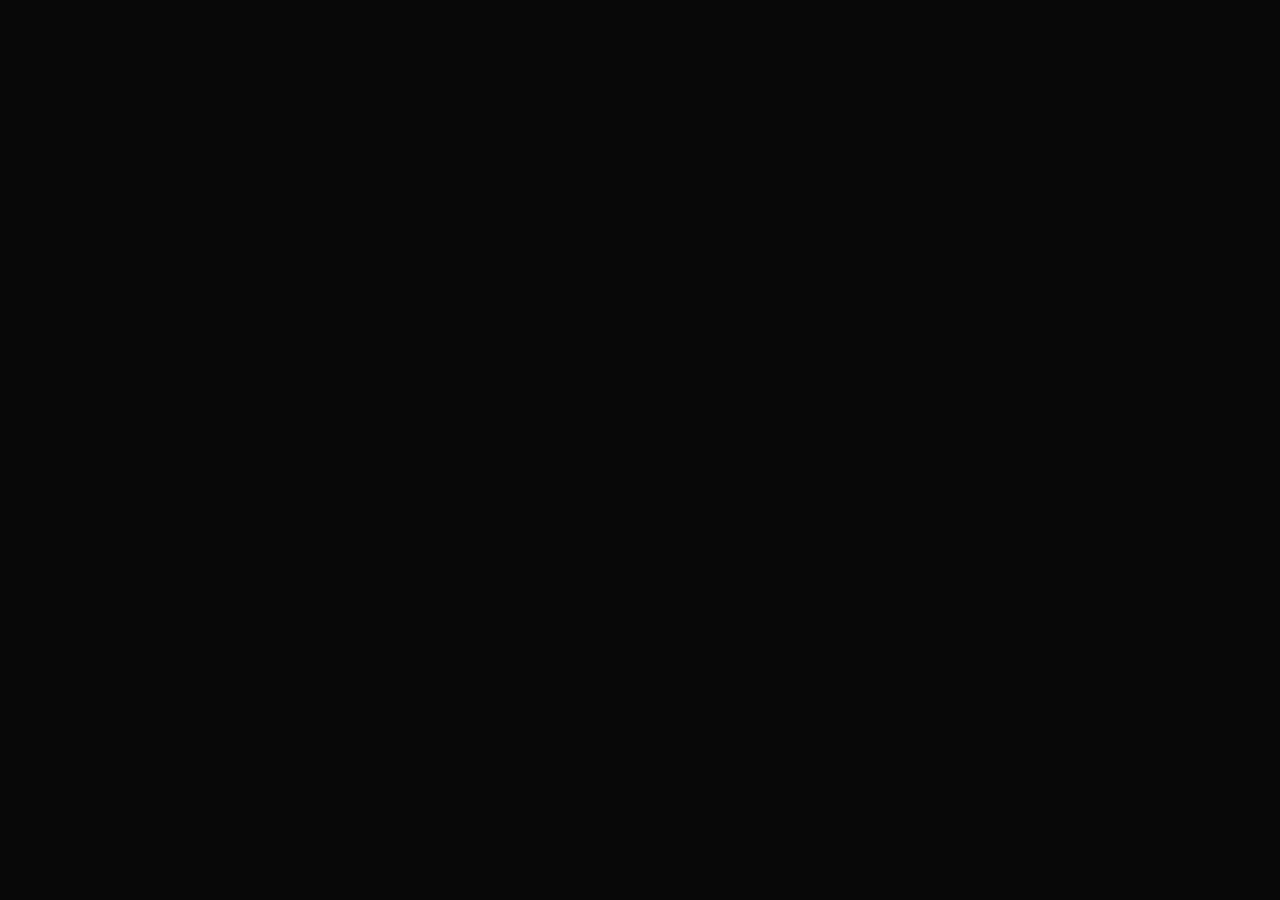
==== index.html @ 436277a4 "Upload HTML file" ====
<!DOCTYPE html>
<html lang="cs">
<head>
  <meta charset="UTF-8"/>
  <meta name="viewport" content="width=device-width, initial-scale=1.0"/>
  <title>Prodáme vaši nemovitost rychle a za správnou cenu</title>
  <link href="https://fonts.googleapis.com/css2?family=Syne:wght@400;500;600;700;800&family=DM+Sans:ital,wght@0,300;0,400;0,500;1,300&family=Cormorant+Garamond:wght@300;400;500;600;700&display=swap" rel="stylesheet"/>
  <style>
    *, *::before, *::after { box-sizing: border-box; margin: 0; padding: 0; }

:root {
  --bg: #080808;
  --surface: #111111;
  --surface2: #1A1A1A;
  --border: rgba(255,255,255,0.07);
  --accent: #00E87A;
  --accent2: #00C868;
  --text: #F2F2F0;
  --muted: rgba(242,242,240,0.45);
  --green: #00E87A;
  --red: #FF5C5C;
  --radius: 12px;
}

html { scroll-behavior: smooth; }

body {
  font-family: 'DM Sans', sans-serif;
  background: var(--bg);
  color: var(--text);
  overflow-x: hidden;
  line-height: 1.6;
}

/* ── NAV ── */
nav {
  position: fixed; top: 0; left: 0; right: 0; z-index: 100;
  display: flex; align-items: center; justify-content: space-between;
  padding: 1.1rem 3rem;
  background: rgba(8,8,8,0.88);
  backdrop-filter: blur(20px);
  border-bottom: 1px solid var(--border);
}
.nav-logo {
  font-family: 'Syne', sans-serif;
  font-size: 1rem; font-weight: 700;
  color: var(--text); letter-spacing: 0.03em;
}
.nav-logo span { color: var(--accent); }
.nav-right { display: flex; align-items: center; gap: 1.5rem; }
.nav-link { font-size: 0.82rem; color: var(--muted); text-decoration: none; transition: color 0.2s; }
.nav-link:hover { color: var(--text); }
.nav-cta {
  background: var(--accent); color: #080808;
  padding: 0.6rem 1.4rem; border-radius: 6px;
  font-size: 0.82rem; font-weight: 600;
  text-decoration: none; transition: all 0.2s;
  letter-spacing: 0.02em;
}
.nav-cta:hover { background: #00C868; transform: translateY(-1px); }

/* ── HERO ── */
.hero {
  min-height: 100vh;
  display: flex; flex-direction: column; justify-content: center;
  padding: 10rem 3rem 5rem;
  position: relative; overflow: hidden;
}
.hero-bg {
  position: absolute; inset: 0; z-index: 0;
  background:
    radial-gradient(ellipse 60% 50% at 70% 40%, rgba(0,232,122,0.06) 0%, transparent 70%),
    radial-gradient(ellipse 40% 40% at 20% 80%, rgba(0,232,122,0.03) 0%, transparent 70%);
}
.hero-grid {
  position: absolute; inset: 0; z-index: 0; opacity: 0.03;
  background-image: linear-gradient(rgba(255,255,255,0.04) 1px, transparent 1px), linear-gradient(90deg, rgba(255,255,255,0.04) 1px, transparent 1px);
  background-size: 60px 60px;
}
.hero-inner { position: relative; z-index: 1; max-width: 800px; }
.hero-badge {
  display: inline-flex; align-items: center; gap: 0.5rem;
  background: rgba(0,232,122,0.08); border: 1px solid rgba(0,232,122,0.25);
  border-radius: 100px; padding: 0.4rem 1rem;
  font-size: 0.75rem; font-weight: 500; letter-spacing: 0.06em;
  color: var(--accent); text-transform: uppercase;
  margin-bottom: 2rem;
  animation: fadeUp 0.5s ease both;
}
.badge-dot { width: 6px; height: 6px; background: var(--green); border-radius: 50%; animation: pulse 2s infinite; }
@keyframes pulse { 0%,100%{opacity:1;transform:scale(1)} 50%{opacity:0.5;transform:scale(1.3)} }
.hero h1 {
  font-family: 'Cormorant Garamond', serif;
  font-size: clamp(3.2rem, 7vw, 6rem);
  font-weight: 600; line-height: 1.15;
  letter-spacing: 0.01em;
  margin-bottom: 1.75rem;
  animation: fadeUp 0.5s 0.1s ease both;
}
.hero h1 .line2 { color: var(--accent); }
.hero-sub {
  font-size: 1.1rem; color: var(--muted); font-weight: 300;
  max-width: 560px; line-height: 1.75; margin-bottom: 2.5rem;
  animation: fadeUp 0.5s 0.2s ease both;
}
.hero-sub strong { color: var(--text); font-weight: 500; }
.hero-actions {
  display: flex; gap: 1rem; flex-wrap: wrap; align-items: center;
  margin-bottom: 3rem;
  animation: fadeUp 0.5s 0.3s ease both;
}
.btn-gold {
  background: var(--accent); color: #080808;
  padding: 1rem 2rem; border-radius: 8px;
  font-size: 0.95rem; font-weight: 600;
  text-decoration: none; transition: all 0.2s;
  display: inline-flex; align-items: center; gap: 0.5rem;
}
.btn-gold:hover { background: #00C868; transform: translateY(-2px); box-shadow: 0 8px 24px rgba(0,232,122,0.35); }
.btn-ghost {
  border: 1.5px solid rgba(255,255,255,0.15); color: var(--muted);
  padding: 1rem 2rem; border-radius: 8px;
  font-size: 0.95rem; font-weight: 400;
  text-decoration: none; transition: all 0.2s;
}
.btn-ghost:hover { border-color: var(--accent); color: var(--accent); }
.hero-trust {
  display: flex; gap: 2rem; flex-wrap: wrap;
  animation: fadeUp 0.5s 0.4s ease both;
}
.trust-item { display: flex; align-items: center; gap: 0.5rem; font-size: 0.82rem; color: var(--muted); }
.trust-icon { color: var(--green); font-size: 0.9rem; }

/* ── URGENCY BAR ── */
.urgency-bar {
  background: linear-gradient(90deg, rgba(0,232,122,0.06), rgba(0,232,122,0.03));
  border-top: 1px solid rgba(0,232,122,0.15);
  border-bottom: 1px solid rgba(0,232,122,0.15);
  padding: 1rem 3rem;
  display: flex; align-items: center; justify-content: center; gap: 2rem;
  flex-wrap: wrap; text-align: center;
}
.urgency-item { font-size: 0.82rem; color: var(--muted); }
.urgency-item strong { color: var(--accent); font-size: 1.2rem; display: block; font-family: 'Syne', sans-serif; font-weight: 700; }

/* ── SECTION BASE ── */
section { padding: 6rem 3rem; }
.section-label {
  font-size: 0.68rem; font-weight: 600; letter-spacing: 0.14em;
  text-transform: uppercase; color: var(--accent); margin-bottom: 1rem;
}
.section-title {
  font-family: 'Syne', sans-serif;
  font-size: clamp(1.8rem, 3.5vw, 2.8rem);
  font-weight: 700; line-height: 1.1;
  letter-spacing: -0.02em; margin-bottom: 1.25rem;
}
.section-lead { font-size: 1rem; color: var(--muted); line-height: 1.75; max-width: 520px; }
.container { max-width: 1100px; margin: 0 auto; }

/* ── WHAT IS HOMESTAGING ── */
.what { background: var(--surface); }
.what-grid { display: grid; grid-template-columns: 1fr 1fr; gap: 5rem; align-items: center; }
.what-visual {
  background: #1A1A1A; border: 1px solid rgba(255,255,255,0.08); border-radius: var(--radius);
  padding: 2.5rem; position: relative; overflow: hidden;
}
.what-visual::before {
  content: '';
  position: absolute; top: -40px; right: -40px;
  width: 150px; height: 150px;
  background: radial-gradient(circle, rgba(0,232,122,0.12), transparent 70%);
}
.myth-item {
  display: flex; align-items: flex-start; gap: 1rem;
  padding: 1rem 0; border-bottom: 1px solid var(--border);
}
.myth-item:last-child { border-bottom: none; }
.myth-icon { font-size: 1.1rem; flex-shrink: 0; margin-top: 1px; }
.myth-text strong { display: block; font-size: 0.88rem; font-weight: 500; margin-bottom: 2px; }
.myth-text span { font-size: 0.8rem; color: var(--muted); line-height: 1.5; }
.what-points { display: flex; flex-direction: column; gap: 1.5rem; margin-top: 2rem; }
.what-point { display: flex; gap: 1rem; align-items: flex-start; }
.what-num {
  font-family: 'Syne', sans-serif; font-size: 0.7rem; font-weight: 700;
  color: var(--accent); background: rgba(0,232,122,0.08);
  border: 1px solid rgba(0,232,122,0.2);
  width: 28px; height: 28px; border-radius: 6px;
  display: flex; align-items: center; justify-content: center;
  flex-shrink: 0; margin-top: 1px;
}
.what-point-text strong { display: block; font-size: 0.9rem; font-weight: 500; margin-bottom: 3px; }
.what-point-text span { font-size: 0.83rem; color: var(--muted); line-height: 1.55; }

/* ── HOW WE SELL ── */
.how { background: var(--bg); }
.how-intro { display: grid; grid-template-columns: 1fr 1fr; gap: 4rem; align-items: end; margin-b...
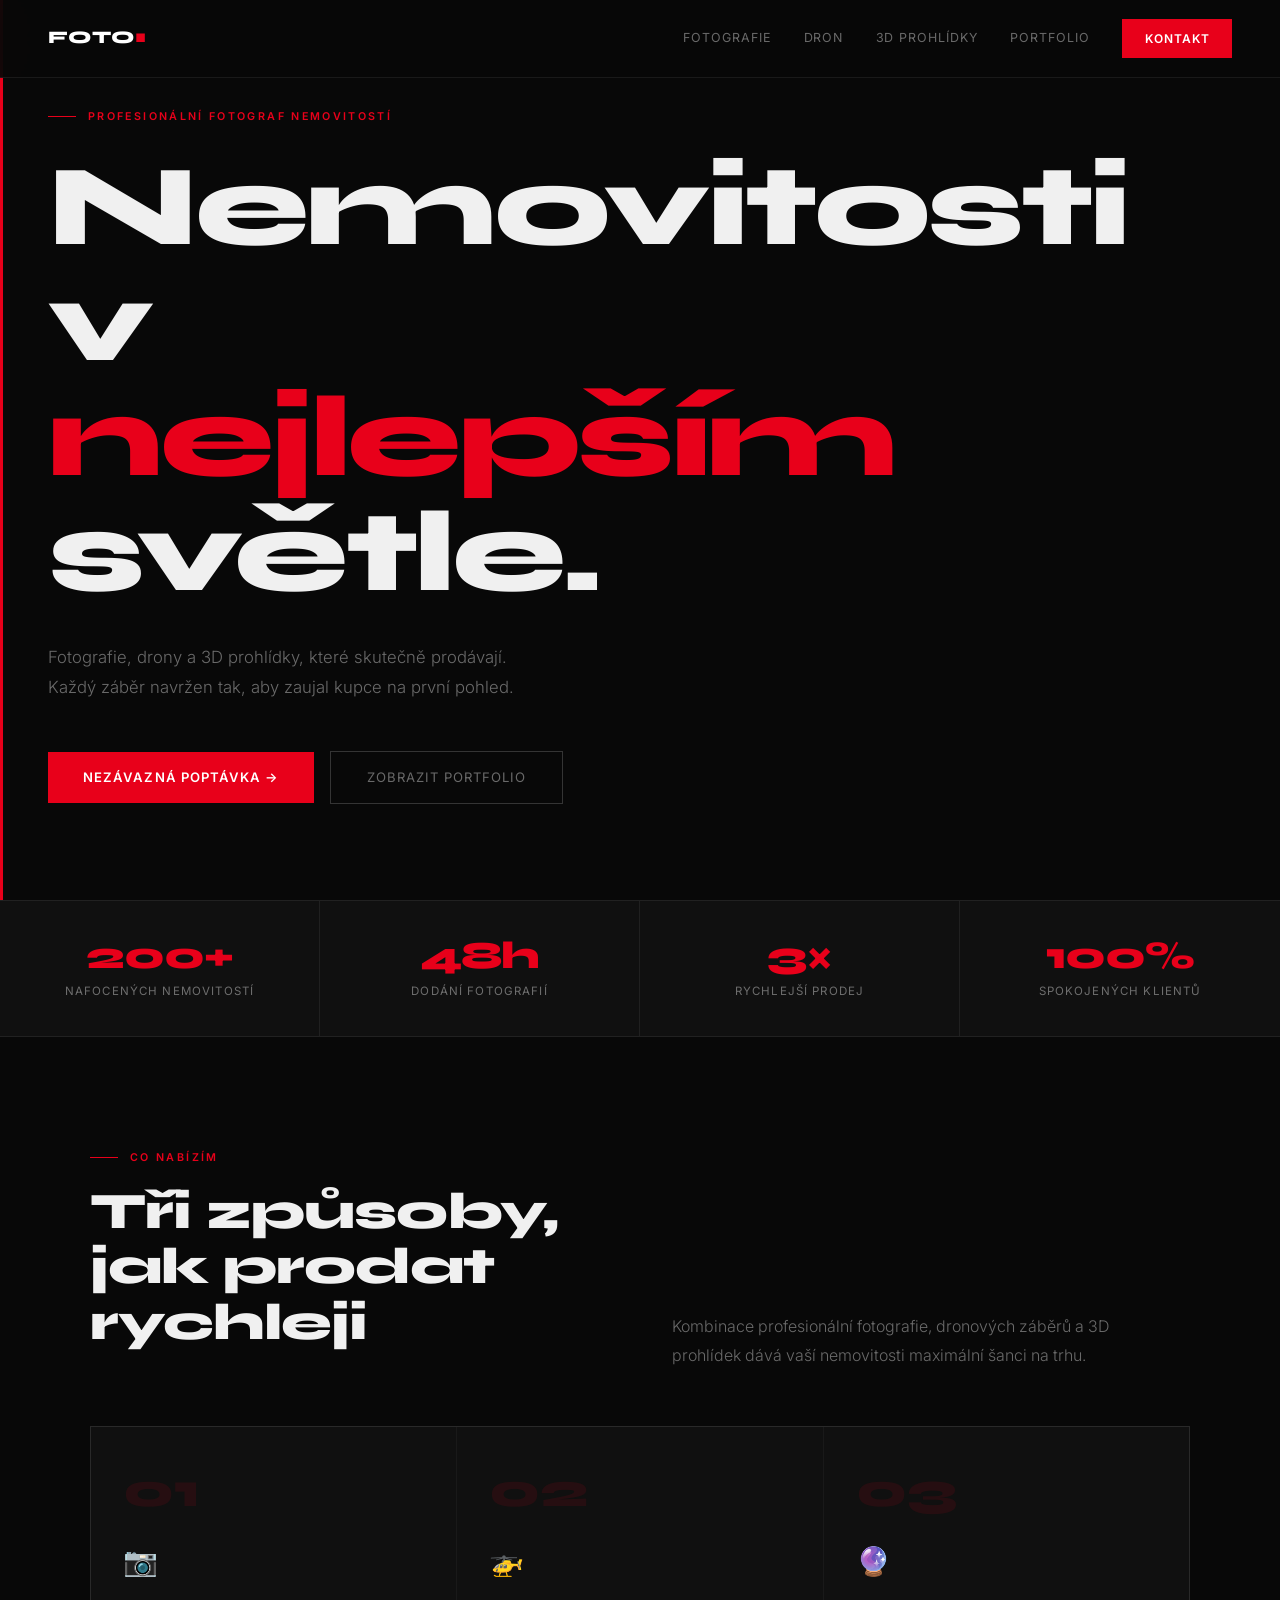
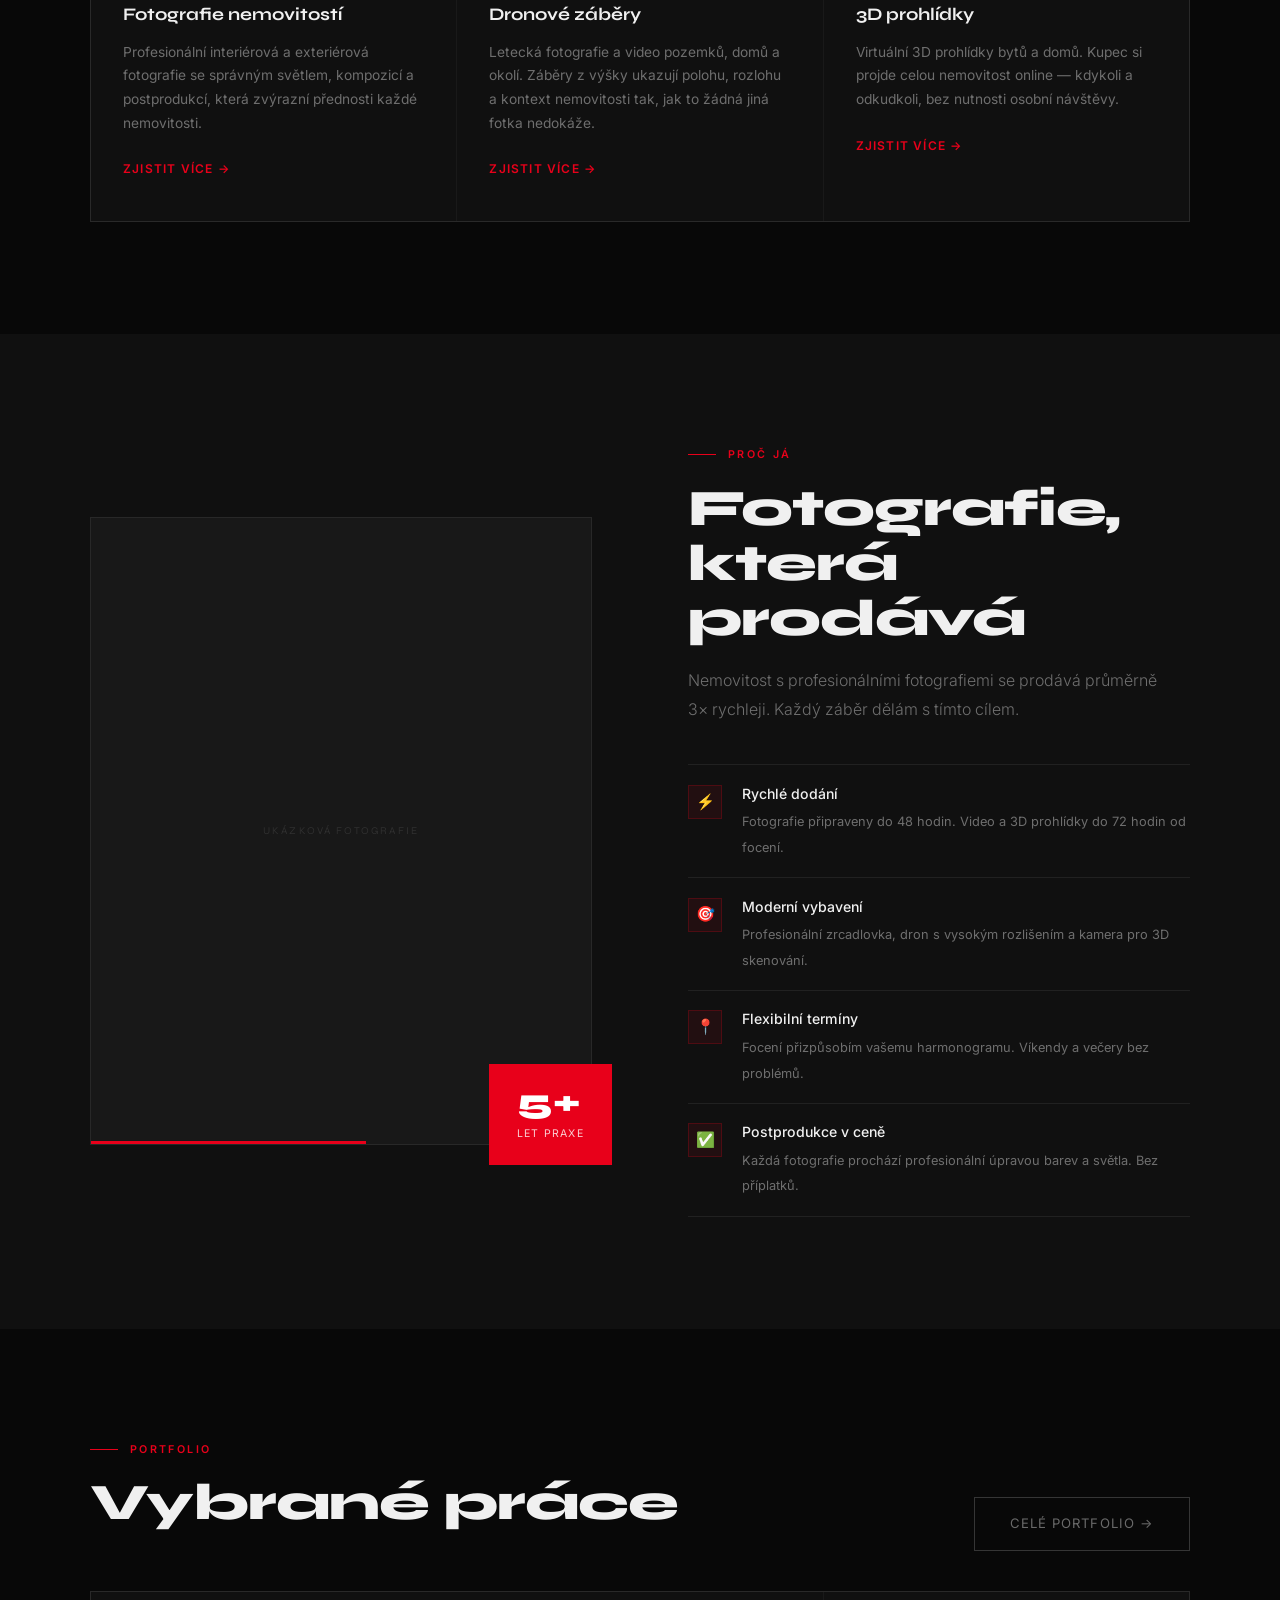
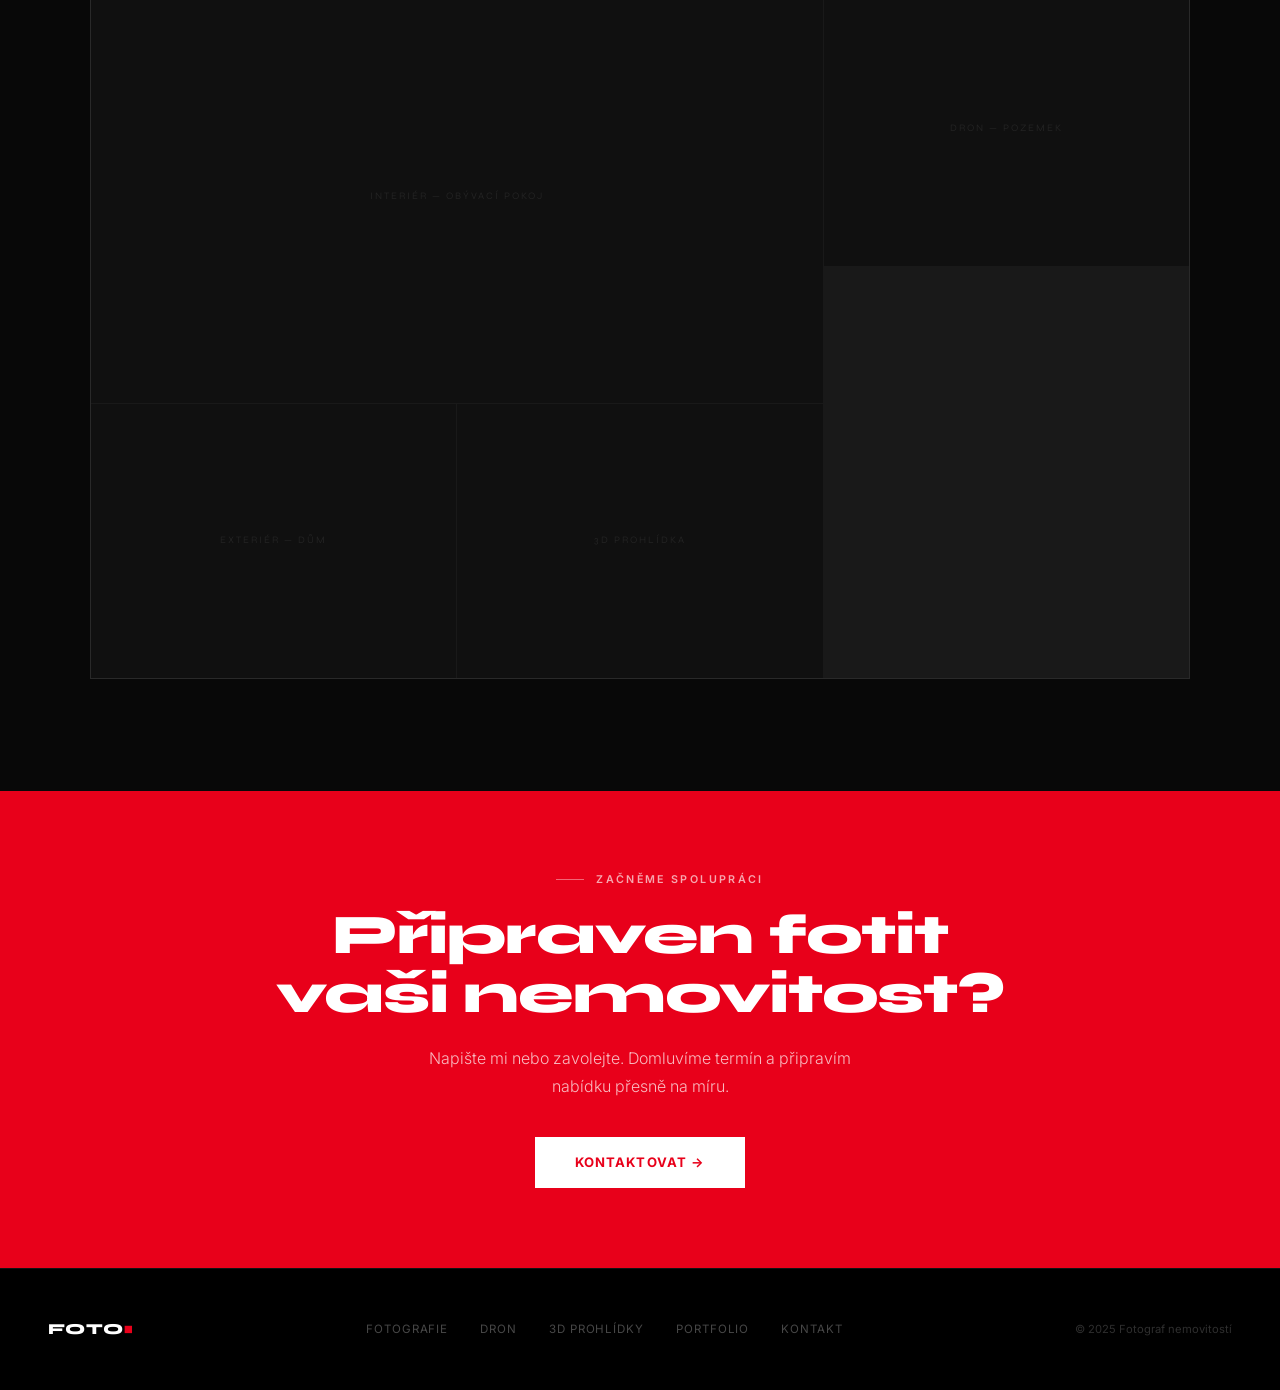
==== commit 8428c06a: "Add complete multi-page website for real estate photographer Black/red/white modern design with 6 pa" ====
--- a/index.html
+++ b/index.html
@@ -3,195 +3,417 @@
 <head>
   <meta charset="UTF-8"/>
   <meta name="viewport" content="width=device-width, initial-scale=1.0"/>
-  <title>Prodáme vaši nemovitost rychle a za správnou cenu</title>
-  <link href="https://fonts.googleapis.com/css2?family=Syne:wght@400;500;600;700;800&family=DM+Sans:ital,wght@0,300;0,400;0,500;1,300&family=Cormorant+Garamond:wght@300;400;500;600;700&display=swap" rel="stylesheet"/>
+  <title>Fotograf nemovitostí — Fotografie, Dron, 3D prohlídky</title>
+  <link href="https://fonts.googleapis.com/css2?family=Syne:wght@400;600;700;800&family=Inter:wght@300;400;500;600&display=swap" rel="stylesheet"/>
+  <link rel="stylesheet" href="style.css"/>
   <style>
-    *, *::before, *::after { box-sizing: border-box; margin: 0; padding: 0; }
-
-:root {
-  --bg: #080808;
-  --surface: #111111;
-  --surface2: #1A1A1A;
-  --border: rgba(255,255,255,0.07);
-  --accent: #00E87A;
-  --accent2: #00C868;
-  --text: #F2F2F0;
-  --muted: rgba(242,242,240,0.45);
-  --green: #00E87A;
-  --red: #FF5C5C;
-  --radius: 12px;
-}
-
-html { scroll-behavior: smooth; }
-
-body {
-  font-family: 'DM Sans', sans-serif;
-  background: var(--bg);
-  color: var(--text);
-  overflow-x: hidden;
-  line-height: 1.6;
-}
-
-/* ── NAV ── */
-nav {
-  position: fixed; top: 0; left: 0; right: 0; z-index: 100;
-  display: flex; align-items: center; justify-content: space-between;
-  padding: 1.1rem 3rem;
-  background: rgba(8,8,8,0.88);
-  backdrop-filter: blur(20px);
-  border-bottom: 1px solid var(--border);
-}
-.nav-logo {
-  font-family: 'Syne', sans-serif;
-  font-size: 1rem; font-weight: 700;
-  color: var(--text); letter-spacing: 0.03em;
-}
-.nav-logo span { color: var(--accent); }
-.nav-right { display: flex; align-items: center; gap: 1.5rem; }
-.nav-link { font-size: 0.82rem; color: var(--muted); text-decoration: none; transition: color 0.2s; }
-.nav-link:hover { color: var(--text); }
-.nav-cta {
-  background: var(--accent); color: #080808;
-  padding: 0.6rem 1.4rem; border-radius: 6px;
-  font-size: 0.82rem; font-weight: 600;
-  text-decoration: none; transition: all 0.2s;
-  letter-spacing: 0.02em;
-}
-.nav-cta:hover { background: #00C868; transform: translateY(-1px); }
-
-/* ── HERO ── */
-.hero {
-  min-height: 100vh;
-  display: flex; flex-direction: column; justify-content: center;
-  padding: 10rem 3rem 5rem;
-  position: relative; overflow: hidden;
-}
-.hero-bg {
-  position: absolute; inset: 0; z-index: 0;
-  background:
-    radial-gradient(ellipse 60% 50% at 70% 40%, rgba(0,232,122,0.06) 0%, transparent 70%),
-    radial-gradient(ellipse 40% 40% at 20% 80%, rgba(0,232,122,0.03) 0%, transparent 70%);
-}
-.hero-grid {
-  position: absolute; inset: 0; z-index: 0; opacity: 0.03;
-  background-image: linear-gradient(rgba(255,255,255,0.04) 1px, transparent 1px), linear-gradient(90deg, rgba(255,255,255,0.04) 1px, transparent 1px);
-  background-size: 60px 60px;
-}
-.hero-inner { position: relative; z-index: 1; max-width: 800px; }
-.hero-badge {
-  display: inline-flex; align-items: center; gap: 0.5rem;
-  background: rgba(0,232,122,0.08); border: 1px solid rgba(0,232,122,0.25);
-  border-radius: 100px; padding: 0.4rem 1rem;
-  font-size: 0.75rem; font-weight: 500; letter-spacing: 0.06em;
-  color: var(--accent); text-transform: uppercase;
-  margin-bottom: 2rem;
-  animation: fadeUp 0.5s ease both;
-}
-.badge-dot { width: 6px; height: 6px; background: var(--green); border-radius: 50%; animation: pulse 2s infinite; }
-@keyframes pulse { 0%,100%{opacity:1;transform:scale(1)} 50%{opacity:0.5;transform:scale(1.3)} }
-.hero h1 {
-  font-family: 'Cormorant Garamond', serif;
-  font-size: clamp(3.2rem, 7vw, 6rem);
-  font-weight: 600; line-height: 1.15;
-  letter-spacing: 0.01em;
-  margin-bottom: 1.75rem;
-  animation: fadeUp 0.5s 0.1s ease both;
-}
-.hero h1 .line2 { color: var(--accent); }
-.hero-sub {
-  font-size: 1.1rem; color: var(--muted); font-weight: 300;
-  max-width: 560px; line-height: 1.75; margin-bottom: 2.5rem;
-  animation: fadeUp 0.5s 0.2s ease both;
-}
-.hero-sub strong { color: var(--text); font-weight: 500; }
-.hero-actions {
-  display: flex; gap: 1rem; flex-wrap: wrap; align-items: center;
-  margin-bottom: 3rem;
-  animation: fadeUp 0.5s 0.3s ease both;
-}
-.btn-gold {
-  background: var(--accent); color: #080808;
-  padding: 1rem 2rem; border-radius: 8px;
-  font-size: 0.95rem; font-weight: 600;
-  text-decoration: none; transition: all 0.2s;
-  display: inline-flex; align-items: center; gap: 0.5rem;
-}
-.btn-gold:hover { background: #00C868; transform: translateY(-2px); box-shadow: 0 8px 24px rgba(0,232,122,0.35); }
-.btn-ghost {
-  border: 1.5px solid rgba(255,255,255,0.15); color: var(--muted);
-  padding: 1rem 2rem; border-radius: 8px;
-  font-size: 0.95rem; font-weight: 400;
-  text-decoration: none; transition: all 0.2s;
-}
-.btn-ghost:hover { border-color: var(--accent); color: var(--accent); }
-.hero-trust {
-  display: flex; gap: 2rem; flex-wrap: wrap;
-  animation: fadeUp 0.5s 0.4s ease both;
-}
-.trust-item { display: flex; align-items: center; gap: 0.5rem; font-size: 0.82rem; color: var(--muted); }
-.trust-icon { color: var(--green); font-size: 0.9rem; }
-
-/* ── URGENCY BAR ── */
-.urgency-bar {
-  background: linear-gradient(90deg, rgba(0,232,122,0.06), rgba(0,232,122,0.03));
-  border-top: 1px solid rgba(0,232,122,0.15);
-  border-bottom: 1px solid rgba(0,232,122,0.15);
-  padding: 1rem 3rem;
-  display: flex; align-items: center; justify-content: center; gap: 2rem;
-  flex-wrap: wrap; text-align: center;
-}
-.urgency-item { font-size: 0.82rem; color: var(--muted); }
-.urgency-item strong { color: var(--accent); font-size: 1.2rem; display: block; font-family: 'Syne', sans-serif; font-weight: 700; }
-
-/* ── SECTION BASE ── */
-section { padding: 6rem 3rem; }
-.section-label {
-  font-size: 0.68rem; font-weight: 600; letter-spacing: 0.14em;
-  text-transform: uppercase; color: var(--accent); margin-bottom: 1rem;
-}
-.section-title {
-  font-family: 'Syne', sans-serif;
-  font-size: clamp(1.8rem, 3.5vw, 2.8rem);
-  font-weight: 700; line-height: 1.1;
-  letter-spacing: -0.02em; margin-bottom: 1.25rem;
-}
-.section-lead { font-size: 1rem; color: var(--muted); line-height: 1.75; max-width: 520px; }
-.container { max-width: 1100px; margin: 0 auto; }
-
-/* ── WHAT IS HOMESTAGING ── */
-.what { background: var(--surface); }
-.what-grid { display: grid; grid-template-columns: 1fr 1fr; gap: 5rem; align-items: center; }
-.what-visual {
-  background: #1A1A1A; border: 1px solid rgba(255,255,255,0.08); border-radius: var(--radius);
-  padding: 2.5rem; position: relative; overflow: hidden;
-}
-.what-visual::before {
-  content: '';
-  position: absolute; top: -40px; right: -40px;
-  width: 150px; height: 150px;
-  background: radial-gradient(circle, rgba(0,232,122,0.12), transparent 70%);
-}
-.myth-item {
-  display: flex; align-items: flex-start; gap: 1rem;
-  padding: 1rem 0; border-bottom: 1px solid var(--border);
-}
-.myth-item:last-child { border-bottom: none; }
-.myth-icon { font-size: 1.1rem; flex-shrink: 0; margin-top: 1px; }
-.myth-text strong { display: block; font-size: 0.88rem; font-weight: 500; margin-bottom: 2px; }
-.myth-text span { font-size: 0.8rem; color: var(--muted); line-height: 1.5; }
-.what-points { display: flex; flex-direction: column; gap: 1.5rem; margin-top: 2rem; }
-.what-point { display: flex; gap: 1rem; align-items: flex-start; }
-.what-num {
-  font-family: 'Syne', sans-serif; font-size: 0.7rem; font-weight: 700;
-  color: var(--accent); background: rgba(0,232,122,0.08);
-  border: 1px solid rgba(0,232,122,0.2);
-  width: 28px; height: 28px; border-radius: 6px;
-  display: flex; align-items: center; justify-content: center;
-  flex-shrink: 0; margin-top: 1px;
-}
-.what-point-text strong { display: block; font-size: 0.9rem; font-weight: 500; margin-bottom: 3px; }
-.what-point-text span { font-size: 0.83rem; color: var(--muted); line-height: 1.55; }
-
-/* ── HOW WE SELL ── */
-.how { background: var(--bg); }
-.how-intro { display: grid; grid-template-columns: 1fr 1fr; gap: 4rem; align-items: end; margin-b...+    /* ── HERO ── */
+    .hero {
+      min-height: 100vh;
+      display: flex; flex-direction: column; justify-content: flex-end;
+      padding: 0 3rem 6rem;
+      position: relative; overflow: hidden;
+      background: var(--bg);
+    }
+    .hero-line {
+      position: absolute; left: 0; top: 0; bottom: 0;
+      width: 3px; background: var(--red);
+    }
+    .hero-inner { position: relative; z-index: 1; max-width: 880px; }
+    .hero-label {
+      font-size: 0.67rem; font-weight: 600; letter-spacing: 0.22em;
+      text-transform: uppercase; color: var(--red);
+      margin-bottom: 1.5rem;
+      display: flex; align-items: center; gap: 0.75rem;
+    }
+    .hero-label::before {
+      content: ''; display: block;
+      width: 28px; height: 1px; background: var(--red);
+    }
+    .hero h1 {
+      font-family: 'Syne', sans-serif;
+      font-size: clamp(3.5rem, 9vw, 7.5rem);
+      font-weight: 800; line-height: 1.0;
+      letter-spacing: -0.03em; margin-bottom: 2rem;
+    }
+    .hero h1 .accent { color: var(--red); }
+    .hero-sub {
+      font-size: 1.05rem; color: var(--muted); font-weight: 300;
+      max-width: 500px; line-height: 1.8; margin-bottom: 3rem;
+    }
+    .hero-actions { display: flex; gap: 1rem; flex-wrap: wrap; align-items: center; }
+    .hero-inner > * {
+      animation: fadeUp 0.6s ease both;
+    }
+    .hero-inner > *:nth-child(1) { animation-delay: 0.05s; }
+    .hero-inner > *:nth-child(2) { animation-delay: 0.15s; }
+    .hero-inner > *:nth-child(3) { animation-delay: 0.28s; }
+    .hero-inner > *:nth-child(4) { animation-delay: 0.42s; }
+
+    /* ── STATS ── */
+    .stats {
+      background: var(--surface);
+      border-top: 1px solid var(--border);
+      border-bottom: 1px solid var(--border);
+      display: grid; grid-template-columns: repeat(4, 1fr);
+    }
+    .stat-item {
+      padding: 2.25rem 2rem; text-align: center;
+      border-right: 1px solid var(--border);
+    }
+    .stat-item:last-child { border-right: none; }
+    .stat-num {
+      font-family: 'Syne', sans-serif;
+      font-size: 2.4rem; font-weight: 800;
+      color: var(--red); display: block; letter-spacing: -0.03em;
+      line-height: 1;
+    }
+    .stat-label {
+      font-size: 0.72rem; color: var(--muted);
+      letter-spacing: 0.1em; text-transform: uppercase;
+      margin-top: 0.4rem; display: block;
+    }
+
+    /* ── SERVICES ── */
+    .services { background: var(--bg); }
+    .services-intro {
+      display: grid; grid-template-columns: 1fr 1fr;
+      gap: 4rem; align-items: end; margin-bottom: 3.5rem;
+    }
+    .services-grid {
+      display: grid; grid-template-columns: repeat(3, 1fr);
+      border: 1px solid var(--border);
+      gap: 1px; background: var(--border);
+    }
+    .service-card {
+      background: var(--surface);
+      padding: 2.5rem 2rem;
+      transition: background 0.25s;
+      position: relative; overflow: hidden;
+    }
+    .service-card::after {
+      content: ''; position: absolute;
+      top: 0; left: 0; right: 0; height: 2px;
+      background: var(--red);
+      transform: scaleX(0); transform-origin: left;
+      transition: transform 0.3s;
+    }
+    .service-card:hover { background: var(--surface2); }
+    .service-card:hover::after { transform: scaleX(1); }
+    .service-num {
+      font-family: 'Syne', sans-serif; font-size: 3rem; font-weight: 800;
+      color: rgba(232,0,26,0.1); line-height: 1; margin-bottom: 1.5rem;
+      display: block;
+    }
+    .service-icon { font-size: 1.75rem; display: block; margin-bottom: 1.1rem; }
+    .service-title {
+      font-family: 'Syne', sans-serif;
+      font-size: 1.1rem; font-weight: 700; margin-bottom: 0.7rem;
+    }
+    .service-desc { font-size: 0.86rem; color: var(--muted); line-height: 1.72; }
+    .service-link {
+      display: inline-flex; align-items: center; gap: 0.5rem;
+      margin-top: 1.5rem; font-size: 0.75rem;
+      color: var(--red); text-decoration: none;
+      letter-spacing: 0.1em; text-transform: uppercase; font-weight: 600;
+      transition: gap 0.2s;
+    }
+    .service-link:hover { gap: 0.85rem; }
+
+    /* ── WHY ── */
+    .why { background: var(--surface); }
+    .why-grid {
+      display: grid; grid-template-columns: 1fr 1fr;
+      gap: 6rem; align-items: center;
+    }
+    .why-img {
+      background: var(--surface2);
+      border: 1px solid var(--border);
+      aspect-ratio: 4/5;
+      position: relative;
+      display: flex; align-items: center; justify-content: center;
+    }
+    .why-img-ph {
+      font-family: 'Syne', sans-serif; font-size: 0.65rem;
+      letter-spacing: 0.2em; text-transform: uppercase;
+      color: rgba(255,255,255,0.1);
+    }
+    .why-img::after {
+      content: '';
+      position: absolute; bottom: 0; left: 0;
+      width: 55%; height: 3px; background: var(--red);
+    }
+    .why-badge {
+      position: absolute; bottom: -1.25rem; right: -1.25rem;
+      background: var(--red); padding: 1.25rem 1.75rem;
+    }
+    .why-badge strong {
+      display: block; font-family: 'Syne', sans-serif;
+      font-size: 2.2rem; font-weight: 800; color: white; line-height: 1;
+    }
+    .why-badge span {
+      font-size: 0.66rem; color: rgba(255,255,255,0.8);
+      letter-spacing: 0.12em; text-transform: uppercase;
+    }
+    .why-points { display: flex; flex-direction: column; margin-top: 2.5rem; }
+    .why-point {
+      display: flex; gap: 1.25rem; align-items: flex-start;
+      padding: 1.1rem 0; border-bottom: 1px solid var(--border);
+    }
+    .why-point:first-child { border-top: 1px solid var(--border); }
+    .why-icon {
+      width: 34px; height: 34px; flex-shrink: 0;
+      background: rgba(232,0,26,0.08); border: 1px solid rgba(232,0,26,0.22);
+      display: flex; align-items: center; justify-content: center;
+      font-size: 0.95rem; margin-top: 2px;
+    }
+    .why-point strong { display: block; font-size: 0.88rem; font-weight: 500; margin-bottom: 3px; }
+    .why-point span { font-size: 0.8rem; color: var(--muted); line-height: 1.6; }
+
+    /* ── PORTFOLIO PREVIEW ── */
+    .portfolio-preview { background: var(--bg); }
+    .pp-header {
+      display: flex; align-items: flex-end; justify-content: space-between;
+      flex-wrap: wrap; gap: 1rem; margin-bottom: 2.5rem;
+    }
+    .pp-grid {
+      display: grid;
+      grid-template-columns: repeat(3, 1fr);
+      grid-template-rows: auto auto;
+      gap: 1px; background: var(--border);
+      border: 1px solid var(--border);
+    }
+    .pp-item {
+      background: var(--surface);
+      aspect-ratio: 4/3;
+      position: relative; overflow: hidden;
+      display: flex; align-items: center; justify-content: center;
+      cursor: pointer;
+    }
+    .pp-item:first-child { grid-column: span 2; aspect-ratio: 16/9; }
+    .pp-ph {
+      font-family: 'Syne', sans-serif; font-size: 0.62rem;
+      letter-spacing: 0.2em; text-transform: uppercase;
+      color: rgba(255,255,255,0.08);
+    }
+    .pp-overlay {
+      position: absolute; inset: 0;
+      background: rgba(232,0,26,0);
+      display: flex; align-items: flex-end; padding: 1.25rem;
+      transition: background 0.3s;
+    }
+    .pp-item:hover .pp-overlay { background: rgba(232,0,26,0.18); }
+    .pp-label {
+      font-family: 'Syne', sans-serif; font-size: 0.68rem;
+      letter-spacing: 0.12em; text-transform: uppercase;
+      color: white; font-weight: 600;
+      opacity: 0; transition: opacity 0.3s; transform: translateY(6px);
+      transition: opacity 0.3s, transform 0.3s;
+    }
+    .pp-item:hover .pp-label { opacity: 1; transform: translateY(0); }
+
+    @media (max-width: 768px) {
+      .hero { padding: 0 1.25rem 4rem; }
+      .stats { grid-template-columns: repeat(2, 1fr); }
+      .stat-item { border-right: none; border-bottom: 1px solid var(--border); }
+      .stat-item:nth-child(odd) { border-right: 1px solid var(--border); }
+      .services-intro { grid-template-columns: 1fr; gap: 1.5rem; }
+      .services-grid { grid-template-columns: 1fr; }
+      .why-grid { grid-template-columns: 1fr; gap: 3rem; }
+      .why-img { aspect-ratio: 3/2; }
+      .pp-grid { grid-template-columns: 1fr; }
+      .pp-item:first-child { grid-column: span 1; aspect-ratio: 4/3; }
+    }
+  </style>
+</head>
+<body>
+
+  <nav>
+    <a href="index.html" class="nav-logo">FOTO<span>■</span></a>
+    <div class="nav-links">
+      <a href="fotografie.html" class="nav-link">Fotografie</a>
+      <a href="dron.html" class="nav-link">Dron</a>
+      <a href="3d-prohlidky.html" class="nav-link">3D prohlídky</a>
+      <a href="portfolio.html" class="nav-link">Portfolio</a>
+      <a href="kontakt.html" class="nav-cta">Kontakt</a>
+    </div>
+  </nav>
+
+  <!-- HERO -->
+  <section class="hero">
+    <div class="hero-line"></div>
+    <div class="hero-inner">
+      <div class="hero-label">Profesionální fotograf nemovitostí</div>
+      <h1>Nemovitosti<br>v <span class="accent">nejlepším</span><br>světle.</h1>
+      <p class="hero-sub">Fotografie, drony a 3D prohlídky, které skutečně prodávají. Každý záběr navržen tak, aby zaujal kupce na první pohled.</p>
+      <div class="hero-actions">
+        <a href="kontakt.html" class="btn-red">Nezávazná poptávka →</a>
+        <a href="portfolio.html" class="btn-outline">Zobrazit portfolio</a>
+      </div>
+    </div>
+  </section>
+
+  <!-- STATS -->
+  <div class="stats">
+    <div class="stat-item">
+      <span class="stat-num">200+</span>
+      <span class="stat-label">Nafocených nemovitostí</span>
+    </div>
+    <div class="stat-item">
+      <span class="stat-num">48h</span>
+      <span class="stat-label">Dodání fotografií</span>
+    </div>
+    <div class="stat-item">
+      <span class="stat-num">3×</span>
+      <span class="stat-label">Rychlejší prodej</span>
+    </div>
+    <div class="stat-item">
+      <span class="stat-num">100%</span>
+      <span class="stat-label">Spokojených klientů</span>
+    </div>
+  </div>
+
+  <!-- SERVICES -->
+  <section class="services">
+    <div class="container">
+      <div class="services-intro">
+        <div>
+          <div class="section-label">Co nabízím</div>
+          <h2 class="section-title">Tři způsoby,<br>jak prodat rychleji</h2>
+        </div>
+        <p class="section-lead">Kombinace profesionální fotografie, dronových záběrů a 3D prohlídek dává vaší nemovitosti maximální šanci na trhu.</p>
+      </div>
+      <div class="services-grid">
+        <div class="service-card">
+          <span class="service-num">01</span>
+          <span class="service-icon">📷</span>
+          <div class="service-title">Fotografie nemovitostí</div>
+          <p class="service-desc">Profesionální interiérová a exteriérová fotografie se správným světlem, kompozicí a postprodukcí, která zvýrazní přednosti každé nemovitosti.</p>
+          <a href="fotografie.html" class="service-link">Zjistit více →</a>
+        </div>
+        <div class="service-card">
+          <span class="service-num">02</span>
+          <span class="service-icon">🚁</span>
+          <div class="service-title">Dronové záběry</div>
+          <p class="service-desc">Letecká fotografie a video pozemků, domů a okolí. Záběry z výšky ukazují polohu, rozlohu a kontext nemovitosti tak, jak to žádná jiná fotka nedokáže.</p>
+          <a href="dron.html" class="service-link">Zjistit více →</a>
+        </div>
+        <div class="service-card">
+          <span class="service-num">03</span>
+          <span class="service-icon">🔮</span>
+          <div class="service-title">3D prohlídky</div>
+          <p class="service-desc">Virtuální 3D prohlídky bytů a domů. Kupec si projde celou nemovitost online — kdykoli a odkudkoli, bez nutnosti osobní návštěvy.</p>
+          <a href="3d-prohlidky.html" class="service-link">Zjistit více →</a>
+        </div>
+      </div>
+    </div>
+  </section>
+
+  <!-- WHY ME -->
+  <section class="why">
+    <div class="container">
+      <div class="why-grid">
+        <div style="position:relative;">
+          <div class="why-img">
+            <span class="why-img-ph">Ukázková fotografie</span>
+          </div>
+          <div class="why-badge">
+            <strong>5+</strong>
+            <span>let praxe</span>
+          </div>
+        </div>
+        <div>
+          <div class="section-label">Proč já</div>
+          <h2 class="section-title">Fotografie,<br>která prodává</h2>
+          <p class="section-lead">Nemovitost s profesionálními fotografiemi se prodává průměrně 3× rychleji. Každý záběr dělám s tímto cílem.</p>
+          <div class="why-points">
+            <div class="why-point">
+              <div class="why-icon">⚡</div>
+              <div>
+                <strong>Rychlé dodání</strong>
+                <span>Fotografie připraveny do 48 hodin. Video a 3D prohlídky do 72 hodin od focení.</span>
+              </div>
+            </div>
+            <div class="why-point">
+              <div class="why-icon">🎯</div>
+              <div>
+                <strong>Moderní vybavení</strong>
+                <span>Profesionální zrcadlovka, dron s vysokým rozlišením a kamera pro 3D skenování.</span>
+              </div>
+            </div>
+            <div class="why-point">
+              <div class="why-icon">📍</div>
+              <div>
+                <strong>Flexibilní termíny</strong>
+                <span>Focení přizpůsobím vašemu harmonogramu. Víkendy a večery bez problémů.</span>
+              </div>
+            </div>
+            <div class="why-point">
+              <div class="why-icon">✅</div>
+              <div>
+                <strong>Postprodukce v ceně</strong>
+                <span>Každá fotografie prochází profesionální úpravou barev a světla. Bez příplatků.</span>
+              </div>
+            </div>
+          </div>
+        </div>
+      </div>
+    </div>
+  </section>
+
+  <!-- PORTFOLIO PREVIEW -->
+  <section class="portfolio-preview">
+    <div class="container">
+      <div class="pp-header">
+        <div>
+          <div class="section-label">Portfolio</div>
+          <h2 class="section-title">Vybrané práce</h2>
+        </div>
+        <a href="portfolio.html" class="btn-outline">Celé portfolio →</a>
+      </div>
+      <div class="pp-grid">
+        <div class="pp-item">
+          <span class="pp-ph">Interiér — obývací pokoj</span>
+          <div class="pp-overlay"><span class="pp-label">Obývací pokoj — Praha</span></div>
+        </div>
+        <div class="pp-item">
+          <span class="pp-ph">Dron — pozemek</span>
+          <div class="pp-overlay"><span class="pp-label">Pozemek — Středočeský kraj</span></div>
+        </div>
+        <div class="pp-item">
+          <span class="pp-ph">Exteriér — dům</span>
+          <div class="pp-overlay"><span class="pp-label">Rodinný dům — Brno</span></div>
+        </div>
+        <div class="pp-item">
+          <span class="pp-ph">3D prohlídka</span>
+          <div class="pp-overlay"><span class="pp-label">Byt 3+kk — Praha 6</span></div>
+        </div>
+      </div>
+    </div>
+  </section>
+
+  <!-- CTA -->
+  <div class="cta-strip">
+    <div class="section-label" style="justify-content:center; color:rgba(255,255,255,0.65);">
+      <span style="width:28px;height:1px;background:rgba(255,255,255,0.4);display:block;"></span>
+      Začněme spolupráci
+    </div>
+    <h2>Připraven fotit<br>vaši nemovitost?</h2>
+    <p>Napište mi nebo zavolejte. Domluvíme termín a připravím nabídku přesně na míru.</p>
+    <a href="kontakt.html" class="btn-white">Kontaktovat →</a>
+  </div>
+
+  <footer>
+    <a href="index.html" class="footer-logo">FOTO<span>■</span></a>
+    <div class="footer-links">
+      <a href="fotografie.html" class="footer-link">Fotografie</a>
+      <a href="dron.html" class="footer-link">Dron</a>
+      <a href="3d-prohlidky.html" class="footer-link">3D prohlídky</a>
+      <a href="portfolio.html" class="footer-link">Portfolio</a>
+      <a href="kontakt.html" class="footer-link">Kontakt</a>
+    </div>
+    <span class="footer-copy">© 2025 Fotograf nemovitostí</span>
+  </footer>
+
+</body>
+</html>
--- a/style.css
+++ b/style.css
@@ -0,0 +1,212 @@
+*, *::before, *::after { box-sizing: border-box; margin: 0; padding: 0; }
+
+:root {
+  --bg: #080808;
+  --surface: #101010;
+  --surface2: #181818;
+  --border: rgba(255,255,255,0.07);
+  --red: #E8001A;
+  --red-dark: #C0001A;
+  --white: #FFFFFF;
+  --text: #F0F0F0;
+  --muted: rgba(240,240,240,0.42);
+  --radius: 3px;
+}
+
+html { scroll-behavior: smooth; }
+
+body {
+  font-family: 'Inter', sans-serif;
+  background: var(--bg);
+  color: var(--text);
+  overflow-x: hidden;
+  line-height: 1.6;
+}
+
+/* ── NAV ── */
+nav {
+  position: fixed; top: 0; left: 0; right: 0; z-index: 200;
+  display: flex; align-items: center; justify-content: space-between;
+  padding: 1.2rem 3rem;
+  background: rgba(8,8,8,0.92);
+  backdrop-filter: blur(20px);
+  border-bottom: 1px solid var(--border);
+}
+
+.nav-logo {
+  font-family: 'Syne', sans-serif;
+  font-size: 1.1rem; font-weight: 800;
+  color: var(--white); letter-spacing: 0.06em;
+  text-decoration: none; text-transform: uppercase;
+}
+.nav-logo span { color: var(--red); }
+
+.nav-links { display: flex; align-items: center; gap: 2rem; }
+
+.nav-link {
+  font-size: 0.78rem; font-weight: 400;
+  color: var(--muted); text-decoration: none;
+  letter-spacing: 0.08em; text-transform: uppercase;
+  transition: color 0.2s;
+}
+.nav-link:hover, .nav-link.active { color: var(--white); }
+
+.nav-cta {
+  background: var(--red); color: var(--white);
+  padding: 0.6rem 1.4rem;
+  font-size: 0.75rem; font-weight: 600;
+  letter-spacing: 0.08em; text-transform: uppercase;
+  text-decoration: none; transition: background 0.2s;
+}
+.nav-cta:hover { background: var(--red-dark); }
+
+/* ── FOOTER ── */
+footer {
+  background: #000;
+  border-top: 1px solid var(--border);
+  padding: 3rem;
+  display: flex; align-items: center; justify-content: space-between;
+  flex-wrap: wrap; gap: 1.5rem;
+}
+.footer-logo {
+  font-family: 'Syne', sans-serif;
+  font-size: 0.95rem; font-weight: 800;
+  color: white; letter-spacing: 0.06em; text-transform: uppercase;
+  text-decoration: none;
+}
+.footer-logo span { color: var(--red); }
+.footer-links { display: flex; gap: 2rem; flex-wrap: wrap; }
+.footer-link {
+  font-size: 0.72rem; color: rgba(255,255,255,0.28);
+  text-decoration: none; letter-spacing: 0.08em; text-transform: uppercase;
+  transition: color 0.2s;
+}
+.footer-link:hover { color: white; }
+.footer-copy { font-size: 0.7rem; color: rgba(255,255,255,0.18); }
+
+/* ── BUTTONS ── */
+.btn-red {
+  background: var(--red); color: var(--white);
+  padding: 0.95rem 2.2rem;
+  font-size: 0.82rem; font-weight: 600;
+  letter-spacing: 0.08em; text-transform: uppercase;
+  text-decoration: none; transition: all 0.2s;
+  display: inline-flex; align-items: center; gap: 0.5rem;
+}
+.btn-red:hover { background: var(--red-dark); transform: translateY(-1px); }
+
+.btn-outline {
+  border: 1px solid rgba(255,255,255,0.18); color: var(--muted);
+  padding: 0.95rem 2.2rem;
+  font-size: 0.82rem; font-weight: 400;
+  letter-spacing: 0.08em; text-transform: uppercase;
+  text-decoration: none; transition: all 0.2s;
+  display: inline-flex; align-items: center; gap: 0.5rem;
+}
+.btn-outline:hover { border-color: var(--red); color: var(--red); }
+
+.btn-white {
+  background: white; color: var(--red);
+  padding: 0.95rem 2.5rem;
+  font-size: 0.82rem; font-weight: 700;
+  letter-spacing: 0.08em; text-transform: uppercase;
+  text-decoration: none; transition: all 0.2s;
+  display: inline-flex; align-items: center; gap: 0.5rem;
+}
+.btn-white:hover { background: #f0f0f0; transform: translateY(-1px); }
+
+/* ── SECTION BASE ── */
+section { padding: 7rem 3rem; }
+.container { max-width: 1100px; margin: 0 auto; }
+
+.section-label {
+  font-size: 0.67rem; font-weight: 600; letter-spacing: 0.22em;
+  text-transform: uppercase; color: var(--red);
+  margin-bottom: 1.1rem;
+  display: flex; align-items: center; gap: 0.75rem;
+}
+.section-label::before {
+  content: ''; display: block;
+  width: 28px; height: 1px; background: var(--red); flex-shrink: 0;
+}
+
+.section-title {
+  font-family: 'Syne', sans-serif;
+  font-size: clamp(2rem, 4vw, 3.2rem);
+  font-weight: 800; line-height: 1.08;
+  letter-spacing: -0.02em; margin-bottom: 1.25rem;
+}
+
+.section-lead {
+  font-size: 1rem; color: var(--muted);
+  line-height: 1.8; max-width: 480px; font-weight: 300;
+}
+
+/* ── PAGE HERO (sub-pages) ── */
+.page-hero {
+  padding: 10rem 3rem 5rem;
+  background: var(--surface);
+  border-bottom: 1px solid var(--border);
+  position: relative; overflow: hidden;
+}
+.page-hero::before {
+  content: '';
+  position: absolute; left: 0; top: 0; bottom: 0;
+  width: 3px; background: var(--red);
+}
+.page-hero-label {
+  font-size: 0.67rem; font-weight: 600; letter-spacing: 0.22em;
+  text-transform: uppercase; color: var(--red);
+  margin-bottom: 1.25rem;
+  display: flex; align-items: center; gap: 0.75rem;
+}
+.page-hero-label::before {
+  content: ''; display: block;
+  width: 28px; height: 1px; background: var(--red); flex-shrink: 0;
+}
+.page-hero h1 {
+  font-family: 'Syne', sans-serif;
+  font-size: clamp(2.8rem, 6vw, 5rem);
+  font-weight: 800; line-height: 1.06;
+  letter-spacing: -0.02em; margin-bottom: 1.5rem;
+}
+.page-hero h1 span { color: var(--red); }
+.page-hero p {
+  font-size: 1.05rem; color: var(--muted); font-weight: 300;
+  max-width: 520px; line-height: 1.8;
+}
+
+/* ── CTA STRIP ── */
+.cta-strip {
+  background: var(--red);
+  padding: 5rem 3rem; text-align: center;
+}
+.cta-strip h2 {
+  font-family: 'Syne', sans-serif;
+  font-size: clamp(2rem, 4.5vw, 3.5rem);
+  font-weight: 800; color: white;
+  line-height: 1.05; margin-bottom: 1.25rem;
+  letter-spacing: -0.02em;
+}
+.cta-strip p {
+  color: rgba(255,255,255,0.72); font-size: 1rem;
+  font-weight: 300; line-height: 1.8;
+  max-width: 440px; margin: 0 auto 2.25rem;
+}
+
+/* ── ANIMATIONS ── */
+@keyframes fadeUp {
+  from { opacity: 0; transform: translateY(20px); }
+  to   { opacity: 1; transform: translateY(0); }
+}
+
+/* ── MOBILE ── */
+@media (max-width: 768px) {
+  nav { padding: 1rem 1.25rem; }
+  .nav-links { display: none; }
+  section { padding: 4.5rem 1.25rem; }
+  .page-hero { padding: 8rem 1.25rem 3.5rem; }
+  footer { flex-direction: column; padding: 2rem 1.25rem; }
+  .footer-links { gap: 1.25rem; }
+  .cta-strip { padding: 3.5rem 1.25rem; }
+}
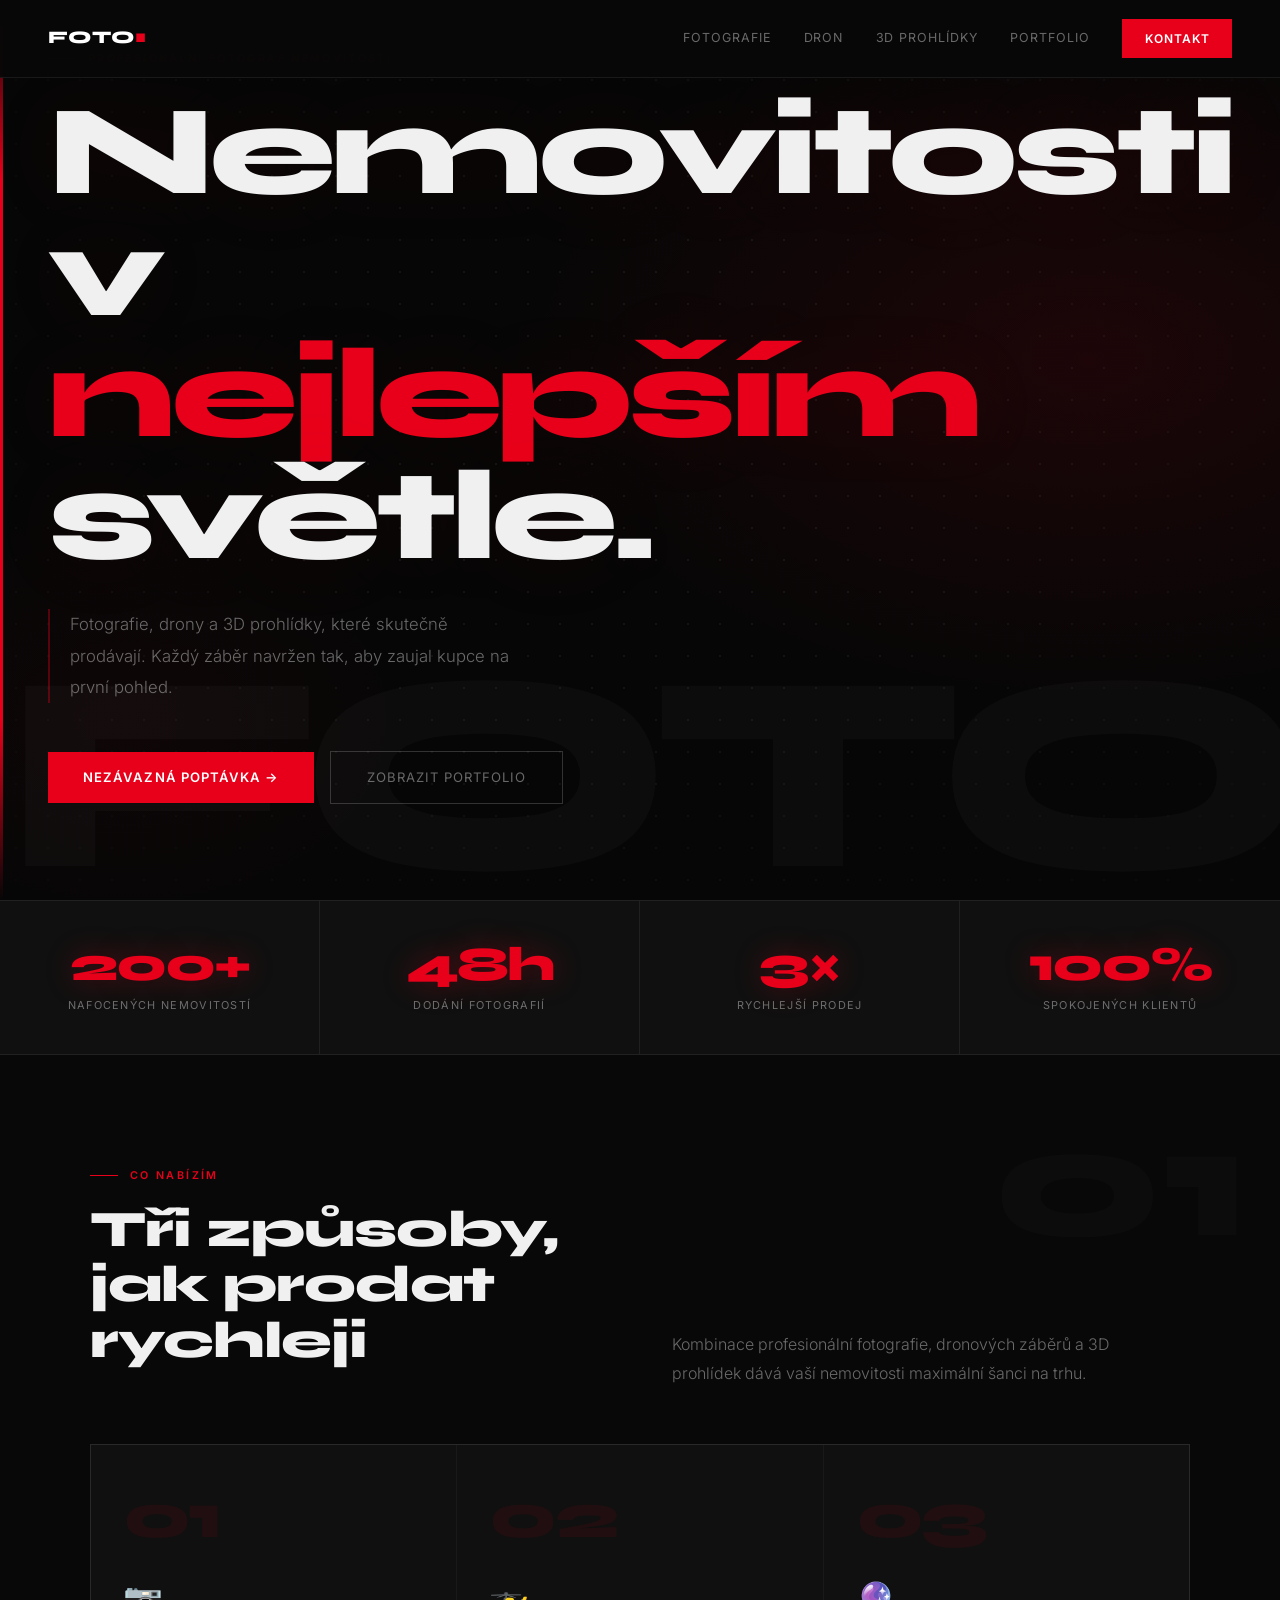
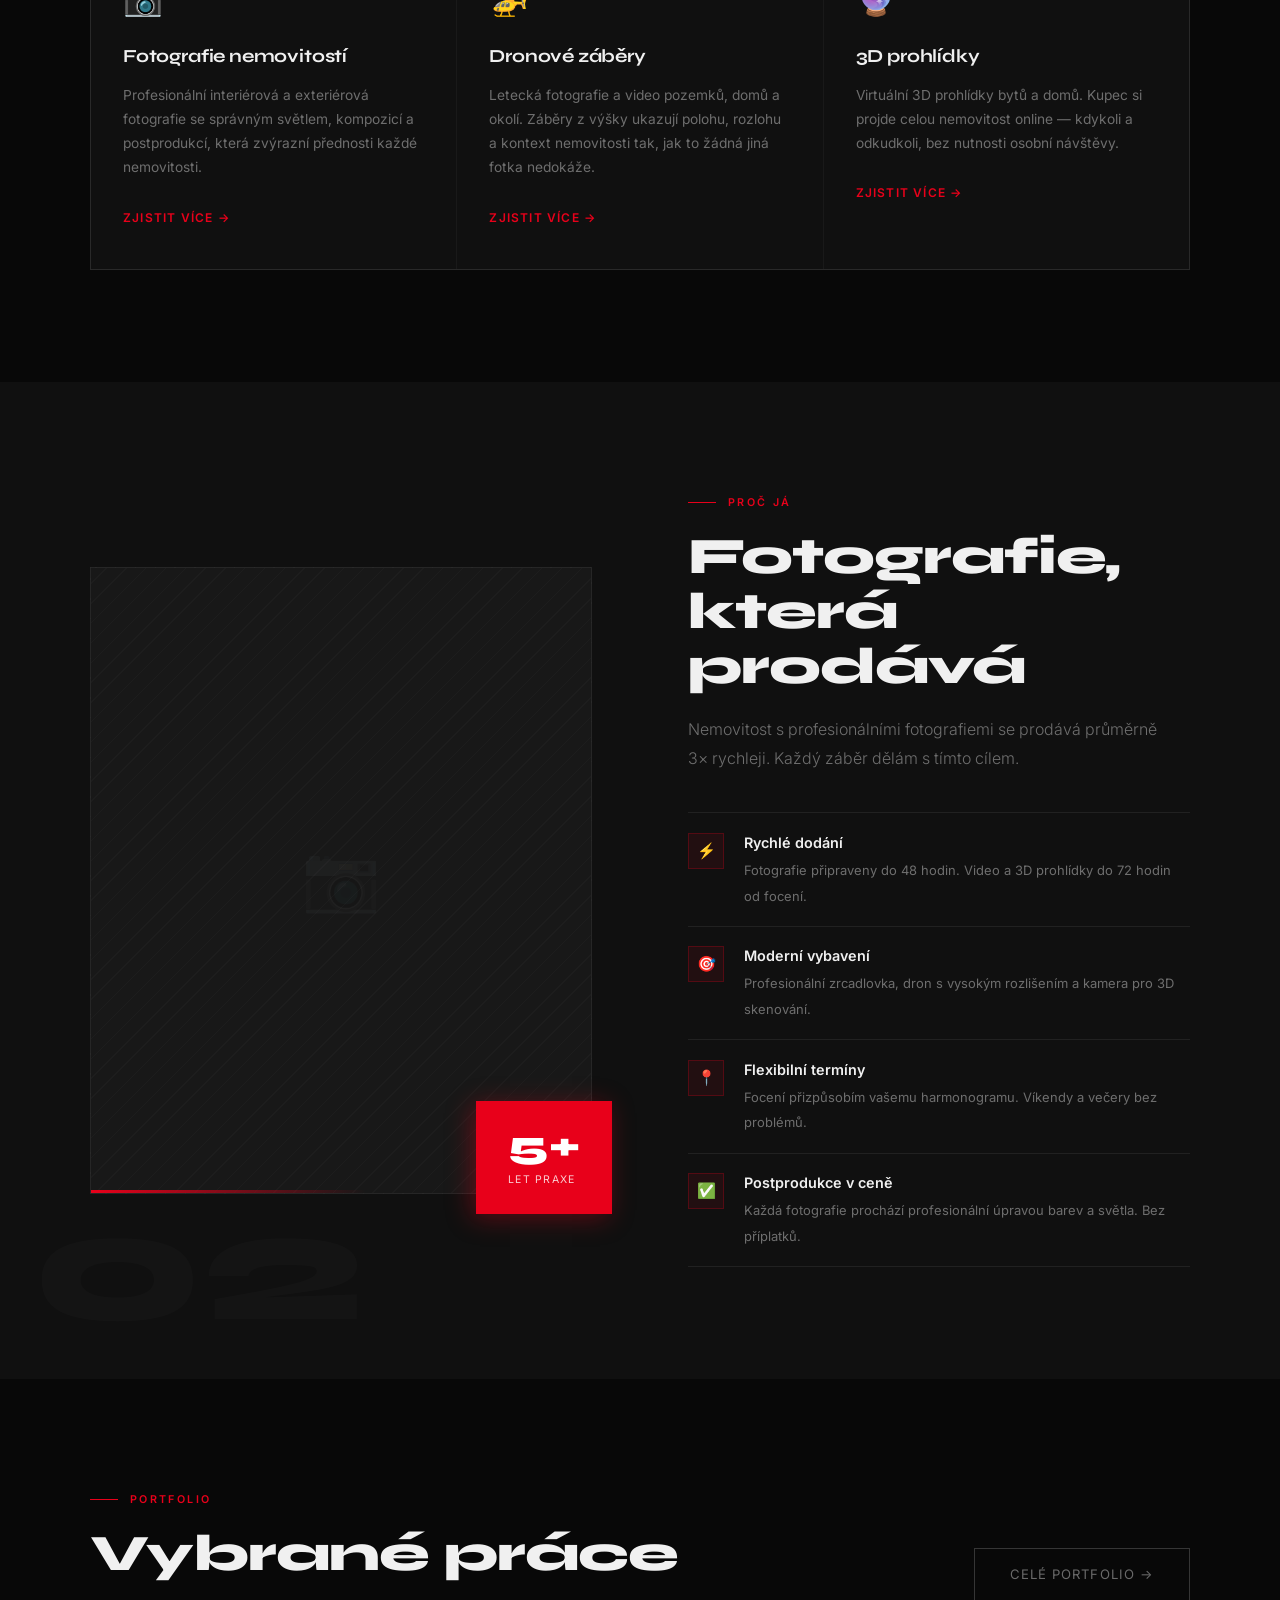
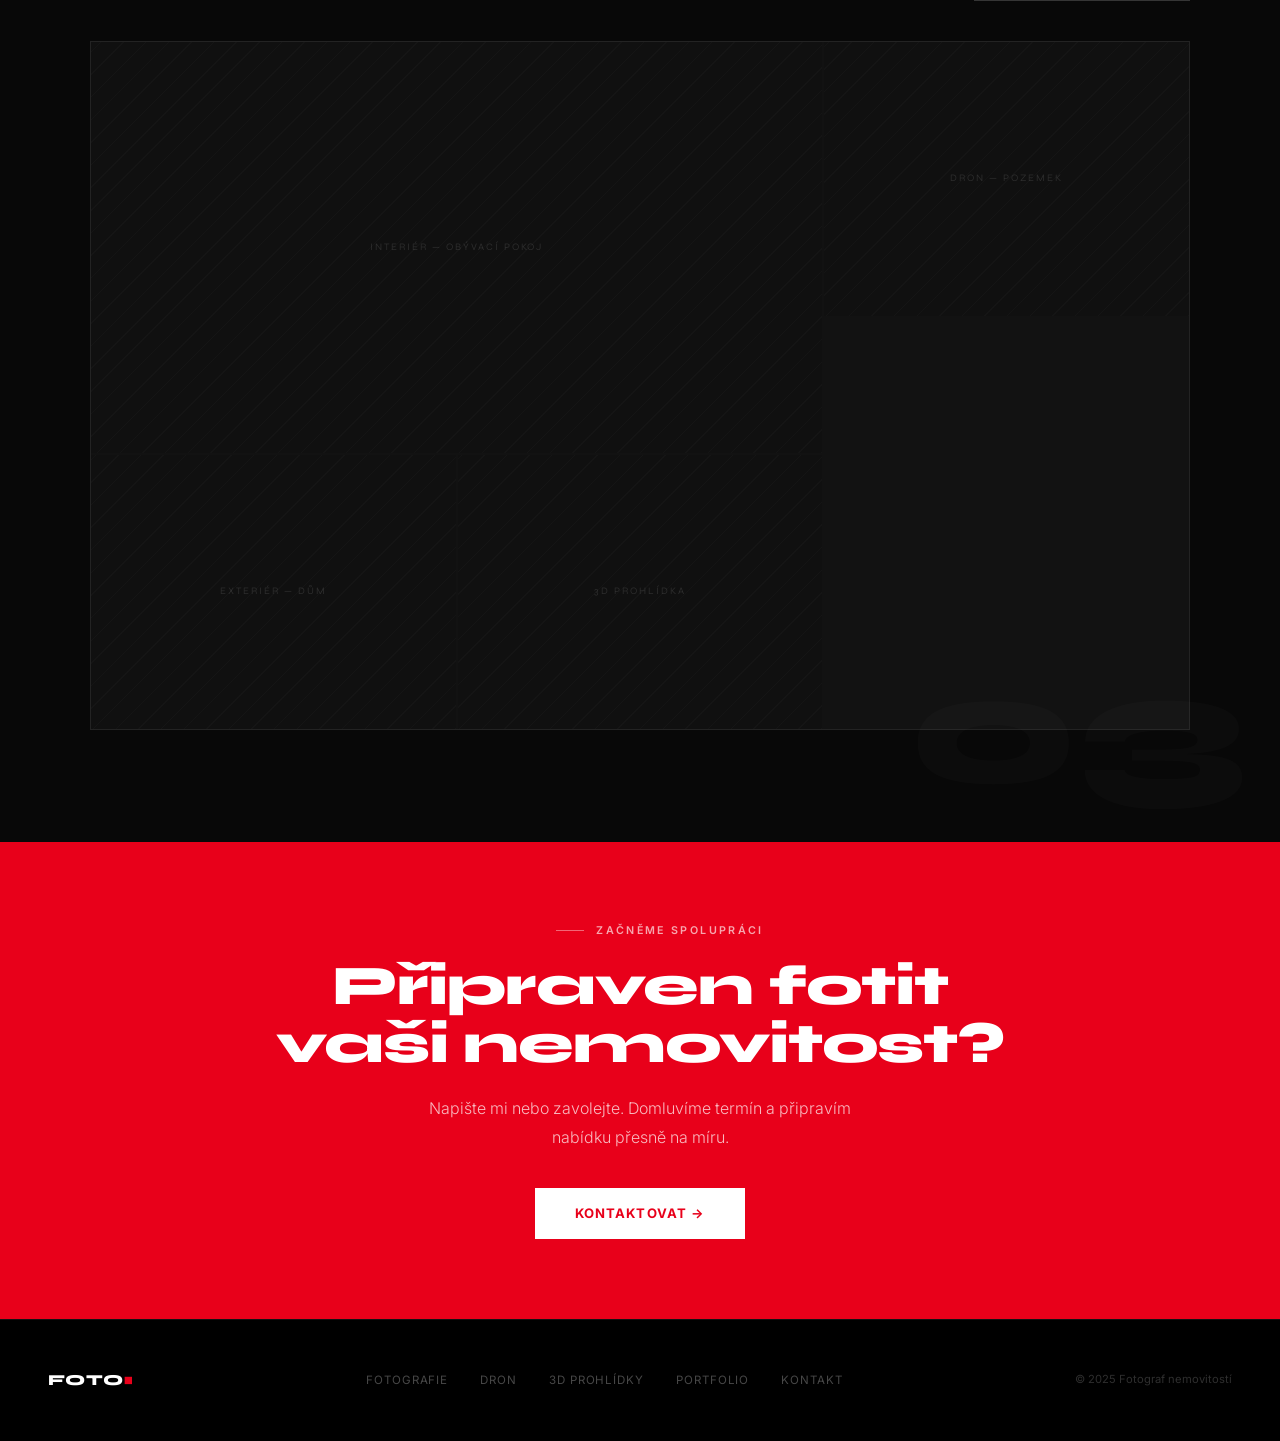
==== commit 6fd8bc17: "Major visual overhaul — depth, textures, glows - Hero: red radial glow, dot grid pattern, large FOTO" ====
--- a/index.html
+++ b/index.html
@@ -13,13 +13,39 @@
       display: flex; flex-direction: column; justify-content: flex-end;
       padding: 0 3rem 6rem;
       position: relative; overflow: hidden;
-      background: var(--bg);
+      background: #060606;
+    }
+    /* red glow */
+    .hero::before {
+      content: '';
+      position: absolute; inset: 0; z-index: 0;
+      background:
+        radial-gradient(ellipse 70% 60% at 85% 40%, rgba(232,0,26,0.10) 0%, transparent 65%),
+        radial-gradient(ellipse 40% 40% at 10% 80%, rgba(232,0,26,0.04) 0%, transparent 60%);
+    }
+    /* dot grid */
+    .hero::after {
+      content: '';
+      position: absolute; inset: 0; z-index: 0;
+      background-image: radial-gradient(rgba(255,255,255,0.06) 1px, transparent 1px);
+      background-size: 32px 32px;
+      mask-image: radial-gradient(ellipse 80% 80% at 50% 50%, black 30%, transparent 100%);
+    }
+    .hero-watermark {
+      position: absolute; right: -1rem; bottom: -1rem; z-index: 0;
+      font-family: 'Syne', sans-serif;
+      font-size: clamp(8rem, 22vw, 18rem);
+      font-weight: 800; line-height: 1;
+      color: rgba(255,255,255,0.025);
+      letter-spacing: -0.05em;
+      user-select: none; pointer-events: none;
     }
     .hero-line {
       position: absolute; left: 0; top: 0; bottom: 0;
-      width: 3px; background: var(--red);
-    }
-    .hero-inner { position: relative; z-index: 1; max-width: 880px; }
+      width: 3px; background: linear-gradient(to bottom, transparent, var(--red) 20%, var(--red) 80%, transparent);
+      z-index: 1;
+    }
+    .hero-inner { position: relative; z-index: 2; max-width: 880px; }
     .hero-label {
       font-size: 0.67rem; font-weight: 600; letter-spacing: 0.22em;
       text-transform: uppercase; color: var(--red);
@@ -32,23 +58,24 @@
     }
     .hero h1 {
       font-family: 'Syne', sans-serif;
-      font-size: clamp(3.5rem, 9vw, 7.5rem);
-      font-weight: 800; line-height: 1.0;
-      letter-spacing: -0.03em; margin-bottom: 2rem;
+      font-size: clamp(4rem, 10vw, 8.5rem);
+      font-weight: 800; line-height: 0.95;
+      letter-spacing: -0.04em; margin-bottom: 2rem;
+      text-shadow: 0 0 80px rgba(232,0,26,0.08);
     }
     .hero h1 .accent { color: var(--red); }
     .hero-sub {
       font-size: 1.05rem; color: var(--muted); font-weight: 300;
-      max-width: 500px; line-height: 1.8; margin-bottom: 3rem;
+      max-width: 480px; line-height: 1.85; margin-bottom: 3rem;
+      border-left: 2px solid rgba(232,0,26,0.35);
+      padding-left: 1.25rem;
     }
     .hero-actions { display: flex; gap: 1rem; flex-wrap: wrap; align-items: center; }
-    .hero-inner > * {
-      animation: fadeUp 0.6s ease both;
-    }
+    .hero-inner > * { animation: fadeUp 0.6s ease both; }
     .hero-inner > *:nth-child(1) { animation-delay: 0.05s; }
-    .hero-inner > *:nth-child(2) { animation-delay: 0.15s; }
-    .hero-inner > *:nth-child(3) { animation-delay: 0.28s; }
-    .hero-inner > *:nth-child(4) { animation-delay: 0.42s; }
+    .hero-inner > *:nth-child(2) { animation-delay: 0.18s; }
+    .hero-inner > *:nth-child(3) { animation-delay: 0.32s; }
+    .hero-inner > *:nth-child(4) { animation-delay: 0.46s; }
 
     /* ── STATS ── */
     .stats {
@@ -58,24 +85,38 @@
       display: grid; grid-template-columns: repeat(4, 1fr);
     }
     .stat-item {
-      padding: 2.25rem 2rem; text-align: center;
+      padding: 2.5rem 2rem; text-align: center;
       border-right: 1px solid var(--border);
-    }
+      position: relative; overflow: hidden;
+      transition: background 0.25s;
+    }
+    .stat-item:hover { background: var(--surface2); }
     .stat-item:last-child { border-right: none; }
     .stat-num {
       font-family: 'Syne', sans-serif;
-      font-size: 2.4rem; font-weight: 800;
-      color: var(--red); display: block; letter-spacing: -0.03em;
+      font-size: 3rem; font-weight: 800;
+      color: var(--red); display: block; letter-spacing: -0.04em;
       line-height: 1;
+      text-shadow: 0 0 30px rgba(232,0,26,0.3);
     }
     .stat-label {
-      font-size: 0.72rem; color: var(--muted);
-      letter-spacing: 0.1em; text-transform: uppercase;
-      margin-top: 0.4rem; display: block;
+      font-size: 0.68rem; color: var(--muted);
+      letter-spacing: 0.12em; text-transform: uppercase;
+      margin-top: 0.5rem; display: block;
     }
 
     /* ── SERVICES ── */
-    .services { background: var(--bg); }
+    .services {
+      background: var(--bg);
+      position: relative; overflow: hidden;
+    }
+    .services::before {
+      content: '01';
+      position: absolute; right: 2rem; top: 3rem;
+      font-family: 'Syne', sans-serif; font-size: 10rem; font-weight: 800;
+      color: rgba(255,255,255,0.02); line-height: 1;
+      pointer-events: none; user-select: none;
+    }
     .services-intro {
       display: grid; grid-template-columns: 1fr 1fr;
       gap: 4rem; align-items: end; margin-bottom: 3.5rem;
@@ -88,68 +129,94 @@
     .service-card {
       background: var(--surface);
       padding: 2.5rem 2rem;
-      transition: background 0.25s;
-      position: relative; overflow: hidden;
+      transition: background 0.3s, transform 0.3s;
+      position: relative; overflow: hidden;
+    }
+    .service-card::before {
+      content: ''; position: absolute;
+      inset: 0;
+      background: linear-gradient(135deg, rgba(232,0,26,0.04) 0%, transparent 60%);
+      opacity: 0; transition: opacity 0.3s;
     }
     .service-card::after {
       content: ''; position: absolute;
       top: 0; left: 0; right: 0; height: 2px;
       background: var(--red);
       transform: scaleX(0); transform-origin: left;
-      transition: transform 0.3s;
+      transition: transform 0.35s;
     }
     .service-card:hover { background: var(--surface2); }
+    .service-card:hover::before { opacity: 1; }
     .service-card:hover::after { transform: scaleX(1); }
     .service-num {
-      font-family: 'Syne', sans-serif; font-size: 3rem; font-weight: 800;
-      color: rgba(232,0,26,0.1); line-height: 1; margin-bottom: 1.5rem;
-      display: block;
-    }
-    .service-icon { font-size: 1.75rem; display: block; margin-bottom: 1.1rem; }
+      font-family: 'Syne', sans-serif; font-size: 4rem; font-weight: 800;
+      color: rgba(232,0,26,0.08); line-height: 1; margin-bottom: 1.5rem;
+      display: block; letter-spacing: -0.04em;
+      transition: color 0.3s;
+    }
+    .service-card:hover .service-num { color: rgba(232,0,26,0.15); }
+    .service-icon { font-size: 2rem; display: block; margin-bottom: 1.1rem; }
     .service-title {
       font-family: 'Syne', sans-serif;
-      font-size: 1.1rem; font-weight: 700; margin-bottom: 0.7rem;
-    }
-    .service-desc { font-size: 0.86rem; color: var(--muted); line-height: 1.72; }
+      font-size: 1.15rem; font-weight: 700; margin-bottom: 0.75rem;
+      letter-spacing: -0.01em;
+    }
+    .service-desc { font-size: 0.86rem; color: var(--muted); line-height: 1.75; }
     .service-link {
       display: inline-flex; align-items: center; gap: 0.5rem;
-      margin-top: 1.5rem; font-size: 0.75rem;
+      margin-top: 1.75rem; font-size: 0.75rem;
       color: var(--red); text-decoration: none;
       letter-spacing: 0.1em; text-transform: uppercase; font-weight: 600;
       transition: gap 0.2s;
     }
-    .service-link:hover { gap: 0.85rem; }
+    .service-link:hover { gap: 1rem; }
 
     /* ── WHY ── */
-    .why { background: var(--surface); }
+    .why {
+      background: var(--surface);
+      position: relative; overflow: hidden;
+    }
+    .why::before {
+      content: '02';
+      position: absolute; left: 2rem; bottom: 2rem;
+      font-family: 'Syne', sans-serif; font-size: 10rem; font-weight: 800;
+      color: rgba(255,255,255,0.02); line-height: 1;
+      pointer-events: none; user-select: none;
+    }
     .why-grid {
       display: grid; grid-template-columns: 1fr 1fr;
       gap: 6rem; align-items: center;
     }
     .why-img {
-      background: var(--surface2);
-      border: 1px solid var(--border);
       aspect-ratio: 4/5;
       position: relative;
+      background: var(--surface2);
+      border: 1px solid rgba(255,255,255,0.06);
       display: flex; align-items: center; justify-content: center;
+      overflow: hidden;
+      background-image:
+        repeating-linear-gradient(-45deg,
+          rgba(255,255,255,0.025) 0px, rgba(255,255,255,0.025) 1px,
+          transparent 1px, transparent 14px);
     }
     .why-img-ph {
-      font-family: 'Syne', sans-serif; font-size: 0.65rem;
-      letter-spacing: 0.2em; text-transform: uppercase;
-      color: rgba(255,255,255,0.1);
+      font-family: 'Syne', sans-serif; font-size: 4rem;
+      color: rgba(255,255,255,0.04); position: relative; z-index: 1;
     }
     .why-img::after {
       content: '';
       position: absolute; bottom: 0; left: 0;
-      width: 55%; height: 3px; background: var(--red);
+      width: 55%; height: 3px;
+      background: linear-gradient(90deg, var(--red), transparent);
     }
     .why-badge {
       position: absolute; bottom: -1.25rem; right: -1.25rem;
-      background: var(--red); padding: 1.25rem 1.75rem;
+      background: var(--red); padding: 1.5rem 2rem;
+      box-shadow: -4px 4px 24px rgba(232,0,26,0.35);
     }
     .why-badge strong {
       display: block; font-family: 'Syne', sans-serif;
-      font-size: 2.2rem; font-weight: 800; color: white; line-height: 1;
+      font-size: 2.5rem; font-weight: 800; color: white; line-height: 1;
     }
     .why-badge span {
       font-size: 0.66rem; color: rgba(255,255,255,0.8);
@@ -159,19 +226,31 @@
     .why-point {
       display: flex; gap: 1.25rem; align-items: flex-start;
       padding: 1.1rem 0; border-bottom: 1px solid var(--border);
-    }
+      transition: padding-left 0.25s;
+    }
+    .why-point:hover { padding-left: 0.5rem; }
     .why-point:first-child { border-top: 1px solid var(--border); }
     .why-icon {
-      width: 34px; height: 34px; flex-shrink: 0;
-      background: rgba(232,0,26,0.08); border: 1px solid rgba(232,0,26,0.22);
+      width: 36px; height: 36px; flex-shrink: 0;
+      background: rgba(232,0,26,0.08); border: 1px solid rgba(232,0,26,0.25);
       display: flex; align-items: center; justify-content: center;
       font-size: 0.95rem; margin-top: 2px;
     }
-    .why-point strong { display: block; font-size: 0.88rem; font-weight: 500; margin-bottom: 3px; }
-    .why-point span { font-size: 0.8rem; color: var(--muted); line-height: 1.6; }
+    .why-point strong { display: block; font-size: 0.9rem; font-weight: 600; margin-bottom: 3px; }
+    .why-point span { font-size: 0.81rem; color: var(--muted); line-height: 1.65; }
 
     /* ── PORTFOLIO PREVIEW ── */
-    .portfolio-preview { background: var(--bg); }
+    .portfolio-preview {
+      background: var(--bg);
+      position: relative; overflow: hidden;
+    }
+    .portfolio-preview::before {
+      content: '03';
+      position: absolute; right: 2rem; bottom: 2rem;
+      font-family: 'Syne', sans-serif; font-size: 10rem; font-weight: 800;
+      color: rgba(255,255,255,0.02); line-height: 1;
+      pointer-events: none; user-select: none;
+    }
     .pp-header {
       display: flex; align-items: flex-end; justify-content: space-between;
       flex-wrap: wrap; gap: 1rem; margin-bottom: 2.5rem;
@@ -180,49 +259,61 @@
       display: grid;
       grid-template-columns: repeat(3, 1fr);
       grid-template-rows: auto auto;
-      gap: 1px; background: var(--border);
+      gap: 2px; background: rgba(255,255,255,0.04);
       border: 1px solid var(--border);
     }
     .pp-item {
-      background: var(--surface);
       aspect-ratio: 4/3;
       position: relative; overflow: hidden;
       display: flex; align-items: center; justify-content: center;
       cursor: pointer;
+      background: var(--surface);
+      background-image:
+        repeating-linear-gradient(-45deg,
+          rgba(255,255,255,0.02) 0px, rgba(255,255,255,0.02) 1px,
+          transparent 1px, transparent 16px);
     }
     .pp-item:first-child { grid-column: span 2; aspect-ratio: 16/9; }
     .pp-ph {
       font-family: 'Syne', sans-serif; font-size: 0.62rem;
       letter-spacing: 0.2em; text-transform: uppercase;
-      color: rgba(255,255,255,0.08);
+      color: rgba(255,255,255,0.12);
     }
     .pp-overlay {
       position: absolute; inset: 0;
-      background: rgba(232,0,26,0);
+      background: linear-gradient(to top, rgba(0,0,0,0.7) 0%, transparent 60%);
       display: flex; align-items: flex-end; padding: 1.25rem;
-      transition: background 0.3s;
-    }
-    .pp-item:hover .pp-overlay { background: rgba(232,0,26,0.18); }
+      opacity: 0; transition: opacity 0.35s;
+    }
+    .pp-item:hover .pp-overlay { opacity: 1; }
     .pp-label {
-      font-family: 'Syne', sans-serif; font-size: 0.68rem;
-      letter-spacing: 0.12em; text-transform: uppercase;
+      font-family: 'Syne', sans-serif; font-size: 0.72rem;
+      letter-spacing: 0.1em; text-transform: uppercase;
       color: white; font-weight: 600;
-      opacity: 0; transition: opacity 0.3s; transform: translateY(6px);
-      transition: opacity 0.3s, transform 0.3s;
-    }
-    .pp-item:hover .pp-label { opacity: 1; transform: translateY(0); }
-
-    @media (max-width: 768px) {
+      transform: translateY(6px); transition: transform 0.35s;
+    }
+    .pp-item:hover .pp-label { transform: translateY(0); }
+
+    @media (max-width: 1024px) and (min-width: 641px) {
+      .hero { padding: 0 2rem 5rem; }
+      .services-intro { grid-template-columns: 1fr; gap: 1.5rem; }
+      .services-grid { grid-template-columns: repeat(3, 1fr); }
+      .why-grid { grid-template-columns: 1fr 1fr; gap: 3rem; }
+      .pp-grid { grid-template-columns: repeat(2, 1fr); }
+      .pp-item:first-child { grid-column: span 2; }
+    }
+    @media (max-width: 640px) {
       .hero { padding: 0 1.25rem 4rem; }
+      .hero-watermark { font-size: 5rem; }
       .stats { grid-template-columns: repeat(2, 1fr); }
       .stat-item { border-right: none; border-bottom: 1px solid var(--border); }
       .stat-item:nth-child(odd) { border-right: 1px solid var(--border); }
       .services-intro { grid-template-columns: 1fr; gap: 1.5rem; }
       .services-grid { grid-template-columns: 1fr; }
-      .why-grid { grid-template-columns: 1fr; gap: 3rem; }
+      .why-grid { grid-template-columns: 1fr; gap: 3.5rem; }
       .why-img { aspect-ratio: 3/2; }
-      .pp-grid { grid-template-columns: 1fr; }
-      .pp-item:first-child { grid-column: span 1; aspect-ratio: 4/3; }
+      .pp-grid { grid-template-columns: 1fr 1fr; gap: 1px; }
+      .pp-item:first-child { grid-column: span 2; aspect-ratio: 16/9; }
     }
   </style>
 </head>
@@ -230,6 +321,7 @@
 
   <nav>
     <a href="index.html" class="nav-logo">FOTO<span>■</span></a>
+    <button class="nav-toggle" aria-label="Menu"><span></span><span></span><span></span></button>
     <div class="nav-links">
       <a href="fotografie.html" class="nav-link">Fotografie</a>
       <a href="dron.html" class="nav-link">Dron</a>
@@ -242,6 +334,7 @@
   <!-- HERO -->
   <section class="hero">
     <div class="hero-line"></div>
+    <div class="hero-watermark">FOTO</div>
     <div class="hero-inner">
       <div class="hero-label">Profesionální fotograf nemovitostí</div>
       <h1>Nemovitosti<br>v <span class="accent">nejlepším</span><br>světle.</h1>
@@ -315,7 +408,7 @@
       <div class="why-grid">
         <div style="position:relative;">
           <div class="why-img">
-            <span class="why-img-ph">Ukázková fotografie</span>
+            <span class="why-img-ph">📷</span>
           </div>
           <div class="why-badge">
             <strong>5+</strong>
@@ -415,5 +508,6 @@
     <span class="footer-copy">© 2025 Fotograf nemovitostí</span>
   </footer>
 
+  <script src="nav.js"></script>
 </body>
 </html>
--- a/style.css
+++ b/style.css
@@ -145,14 +145,23 @@
 /* ── PAGE HERO (sub-pages) ── */
 .page-hero {
   padding: 10rem 3rem 5rem;
-  background: var(--surface);
+  background: #060606;
   border-bottom: 1px solid var(--border);
   position: relative; overflow: hidden;
 }
 .page-hero::before {
   content: '';
   position: absolute; left: 0; top: 0; bottom: 0;
-  width: 3px; background: var(--red);
+  width: 3px;
+  background: linear-gradient(to bottom, transparent, var(--red) 20%, var(--red) 80%, transparent);
+}
+.page-hero::after {
+  content: '';
+  position: absolute; inset: 0;
+  background:
+    radial-gradient(ellipse 60% 80% at 90% 50%, rgba(232,0,26,0.07) 0%, transparent 65%),
+    radial-gradient(ellipse 30% 30% at 5% 90%, rgba(232,0,26,0.04) 0%, transparent 60%);
+  pointer-events: none;
 }
 .page-hero-label {
   font-size: 0.67rem; font-weight: 600; letter-spacing: 0.22em;
@@ -166,15 +175,20 @@
 }
 .page-hero h1 {
   font-family: 'Syne', sans-serif;
-  font-size: clamp(2.8rem, 6vw, 5rem);
-  font-weight: 800; line-height: 1.06;
-  letter-spacing: -0.02em; margin-bottom: 1.5rem;
+  font-size: clamp(3.2rem, 7vw, 6rem);
+  font-weight: 800; line-height: 1.0;
+  letter-spacing: -0.03em; margin-bottom: 1.5rem;
+  position: relative; z-index: 1;
 }
 .page-hero h1 span { color: var(--red); }
 .page-hero p {
   font-size: 1.05rem; color: var(--muted); font-weight: 300;
-  max-width: 520px; line-height: 1.8;
-}
+  max-width: 520px; line-height: 1.85;
+  border-left: 2px solid rgba(232,0,26,0.35);
+  padding-left: 1.25rem;
+  position: relative; z-index: 1;
+}
+.page-hero-label { position: relative; z-index: 1; }
 
 /* ── CTA STRIP ── */
 .cta-strip {
@@ -200,12 +214,64 @@
   to   { opacity: 1; transform: translateY(0); }
 }
 
-/* ── MOBILE ── */
-@media (max-width: 768px) {
+/* ── HAMBURGER ── */
+.nav-toggle {
+  display: none;
+  flex-direction: column; justify-content: center; gap: 5px;
+  width: 36px; height: 36px; background: none; border: none;
+  cursor: pointer; padding: 4px;
+}
+.nav-toggle span {
+  display: block; height: 2px; background: var(--white);
+  transition: all 0.25s;
+}
+.nav-toggle.open span:nth-child(1) { transform: translateY(7px) rotate(45deg); }
+.nav-toggle.open span:nth-child(2) { opacity: 0; }
+.nav-toggle.open span:nth-child(3) { transform: translateY(-7px) rotate(-45deg); }
+
+/* ── TABLET (641px – 1024px) ── */
+@media (max-width: 1024px) and (min-width: 641px) {
+  nav { padding: 1rem 2rem; }
+  .nav-links { gap: 1.25rem; }
+  .nav-link { font-size: 0.72rem; }
+  section { padding: 5rem 2rem; }
+  .page-hero { padding: 9rem 2rem 4rem; }
+  .cta-strip { padding: 4.5rem 2rem; }
+  footer { padding: 2.5rem 2rem; }
+}
+
+/* ── MOBILE (≤ 640px) ── */
+@media (max-width: 640px) {
   nav { padding: 1rem 1.25rem; }
-  .nav-links { display: none; }
-  section { padding: 4.5rem 1.25rem; }
-  .page-hero { padding: 8rem 1.25rem 3.5rem; }
+  .nav-toggle { display: flex; }
+
+  .nav-links {
+    display: flex; flex-direction: column;
+    position: fixed; top: 57px; left: 0; right: 0;
+    background: rgba(8,8,8,0.98);
+    backdrop-filter: blur(20px);
+    border-bottom: 1px solid var(--border);
+    padding: 1.5rem 1.25rem;
+    gap: 0;
+    transform: translateY(-110%);
+    transition: transform 0.3s cubic-bezier(0.4,0,0.2,1);
+    z-index: 199;
+  }
+  .nav-links.open { transform: translateY(0); }
+
+  .nav-link {
+    padding: 0.9rem 0;
+    border-bottom: 1px solid var(--border);
+    font-size: 0.88rem; color: var(--text);
+  }
+  .nav-link:last-child { border-bottom: none; }
+  .nav-cta {
+    margin-top: 1rem; text-align: center;
+    padding: 0.9rem; width: 100%;
+  }
+
+  section { padding: 4rem 1.25rem; }
+  .page-hero { padding: 7.5rem 1.25rem 3rem; }
   footer { flex-direction: column; padding: 2rem 1.25rem; }
   .footer-links { gap: 1.25rem; }
   .cta-strip { padding: 3.5rem 1.25rem; }
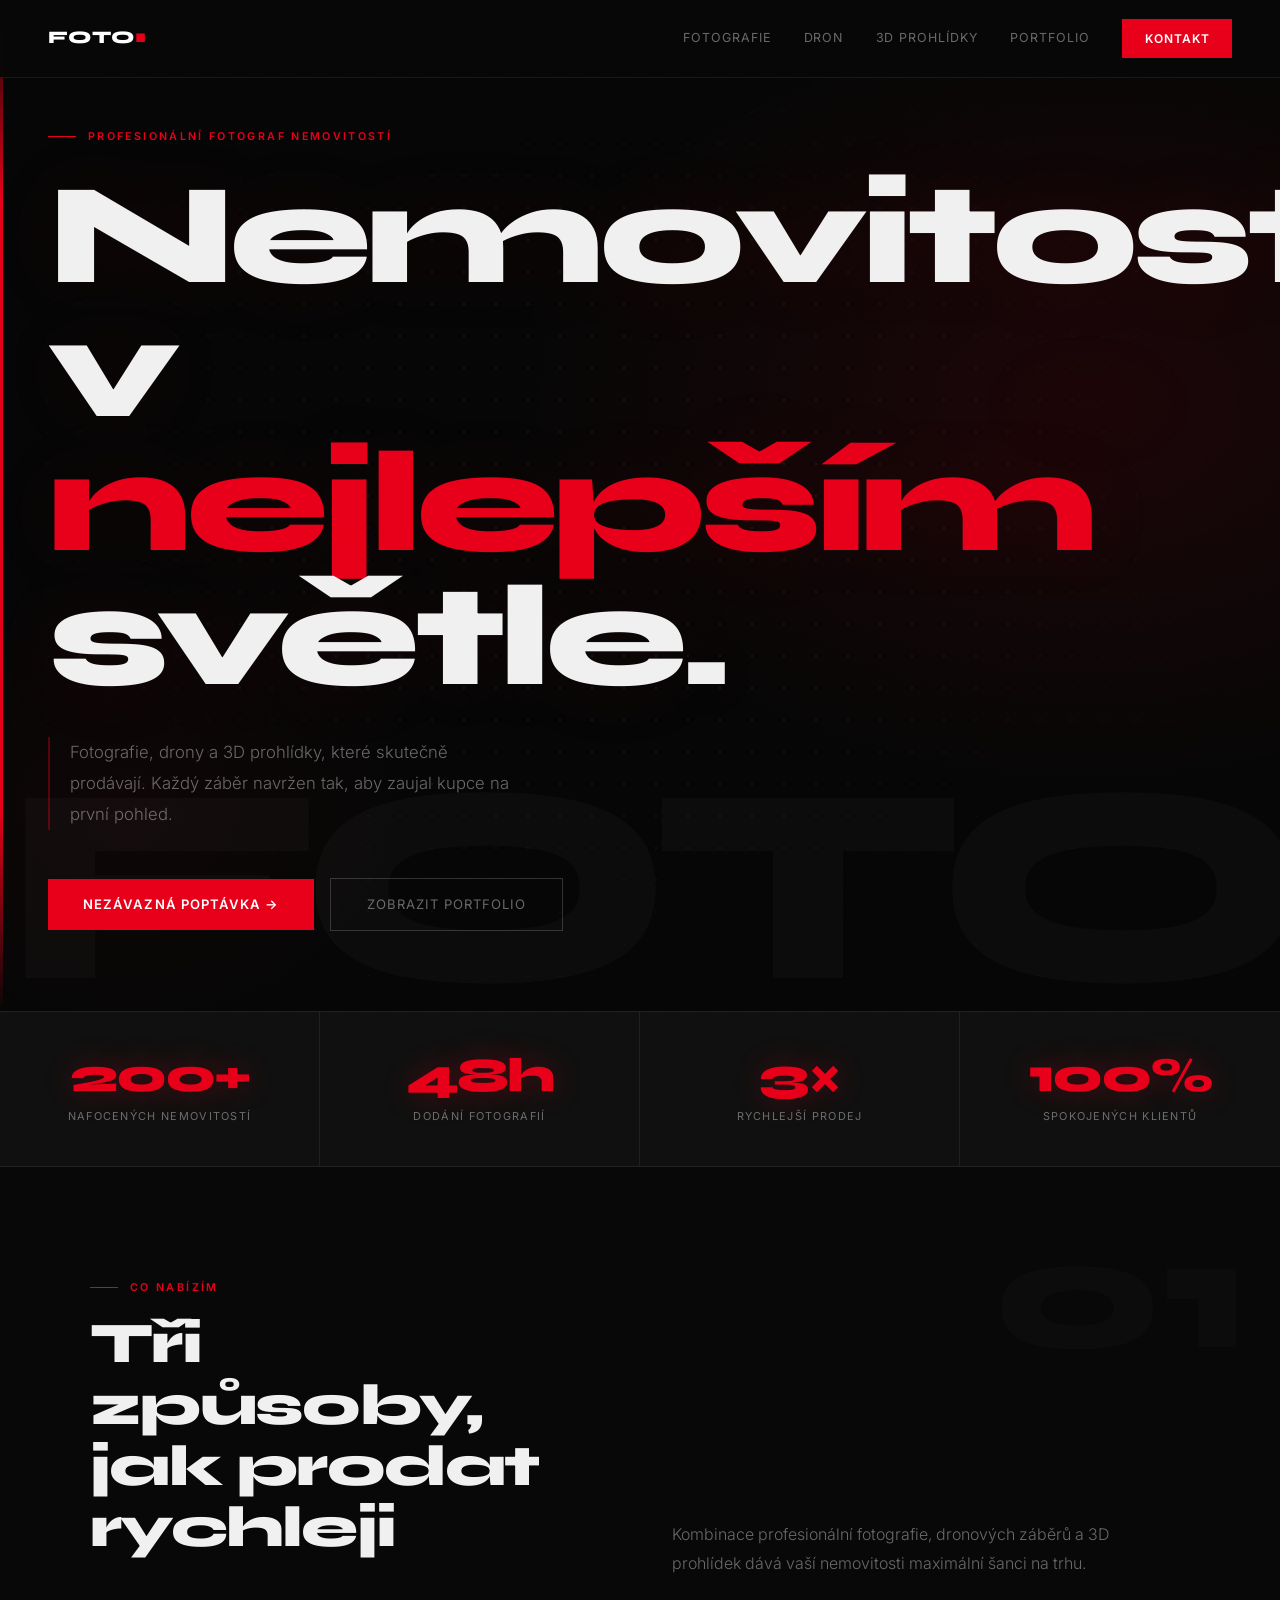
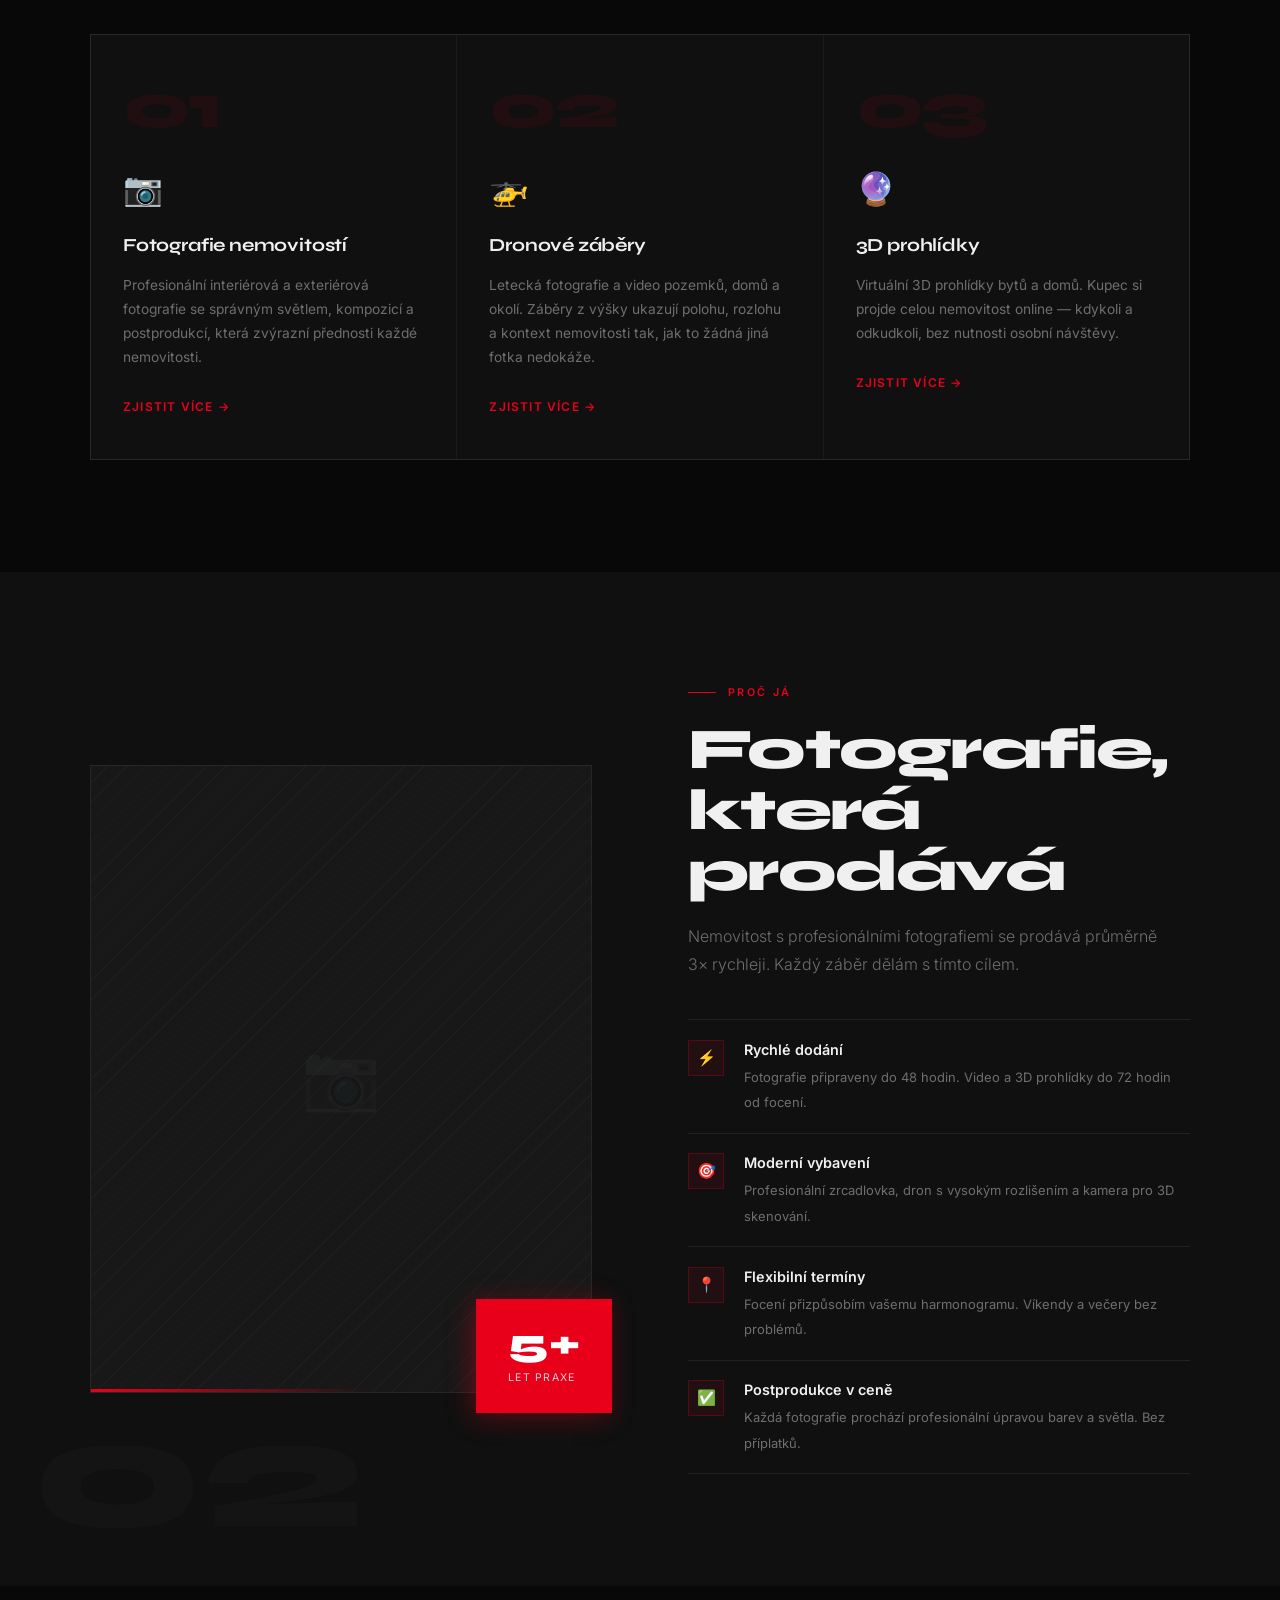
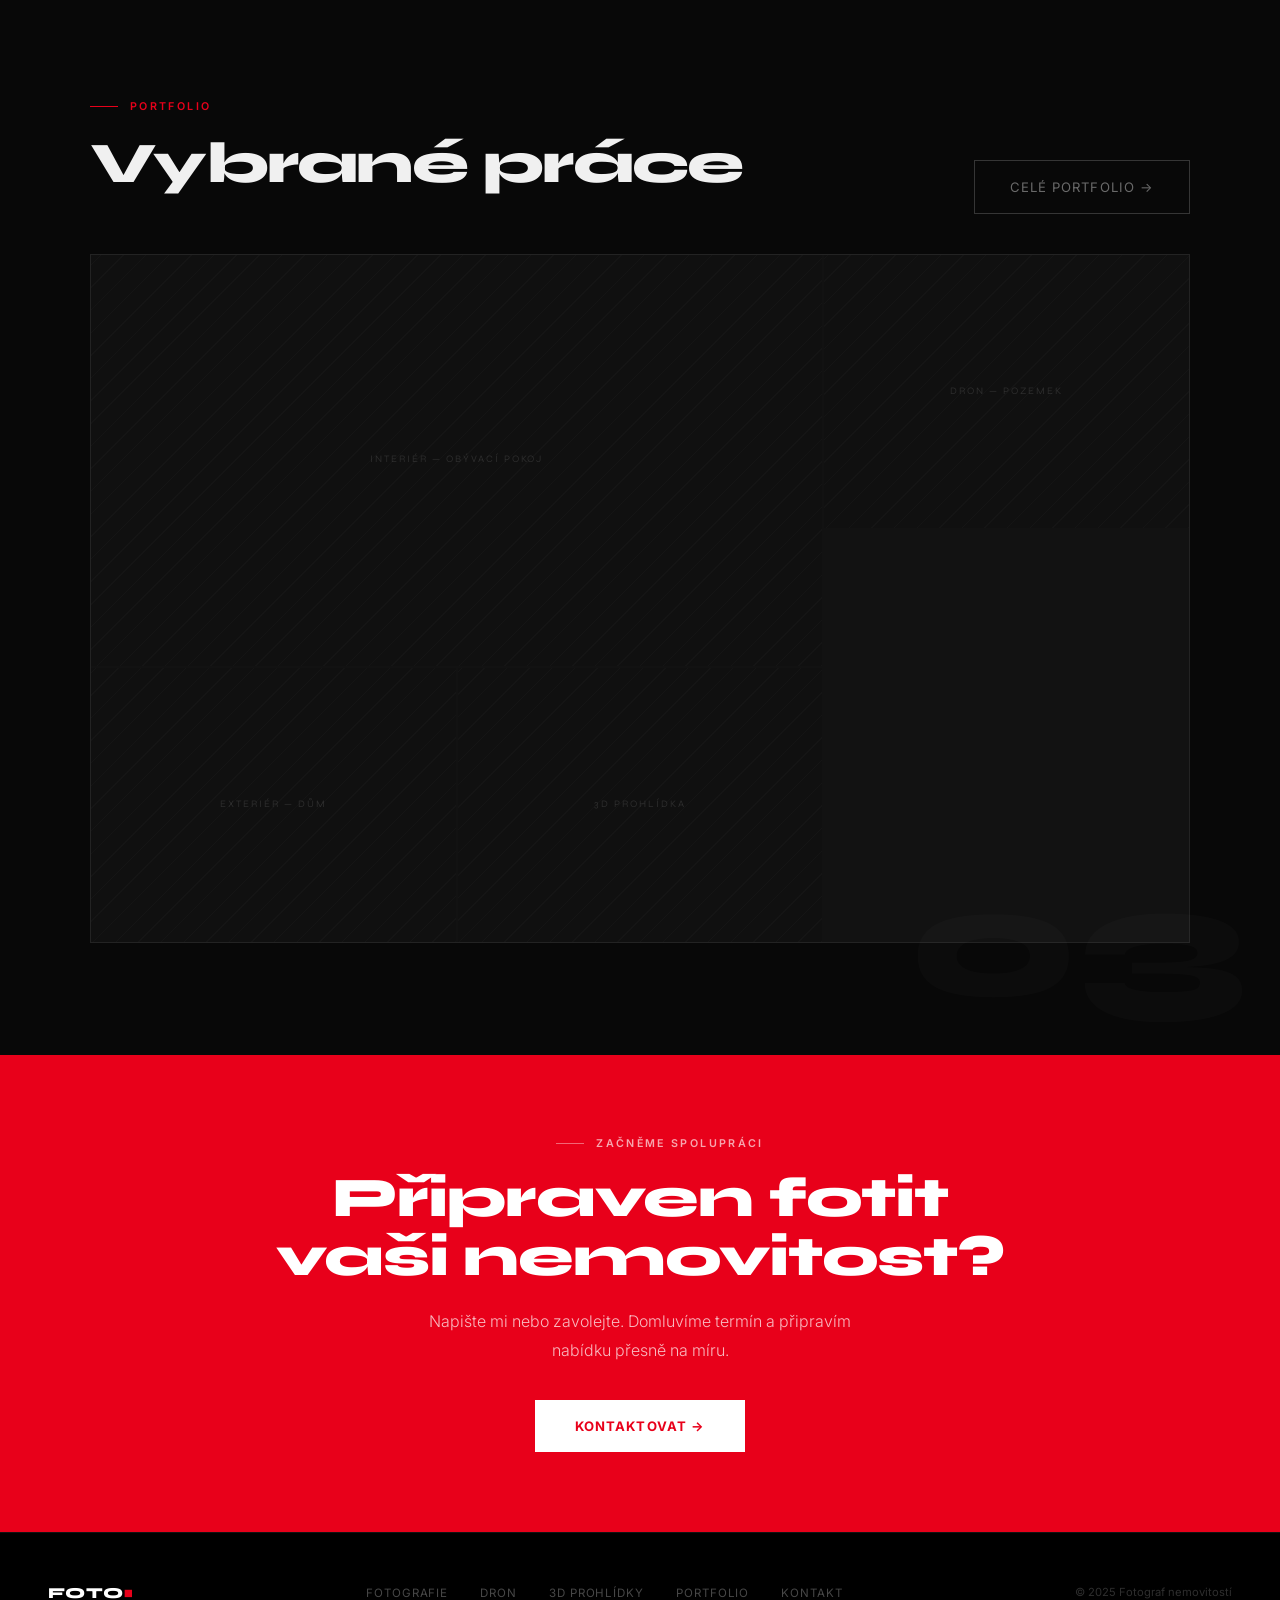
==== commit fbce23cb: "Fix typography scale for mobile and tablet - Center hero content (no more huge empty space above tex" ====
--- a/index.html
+++ b/index.html
@@ -10,8 +10,8 @@
     /* ── HERO ── */
     .hero {
       min-height: 100vh;
-      display: flex; flex-direction: column; justify-content: flex-end;
-      padding: 0 3rem 6rem;
+      display: flex; flex-direction: column; justify-content: center;
+      padding: 8rem 3rem 5rem;
       position: relative; overflow: hidden;
       background: #060606;
     }
@@ -58,8 +58,8 @@
     }
     .hero h1 {
       font-family: 'Syne', sans-serif;
-      font-size: clamp(4rem, 10vw, 8.5rem);
-      font-weight: 800; line-height: 0.95;
+      font-size: clamp(3.5rem, 12vw, 9rem);
+      font-weight: 800; line-height: 0.93;
       letter-spacing: -0.04em; margin-bottom: 2rem;
       text-shadow: 0 0 80px rgba(232,0,26,0.08);
     }
@@ -303,7 +303,7 @@
       .pp-item:first-child { grid-column: span 2; }
     }
     @media (max-width: 640px) {
-      .hero { padding: 0 1.25rem 4rem; }
+      .hero { padding: 7rem 1.25rem 3.5rem; }
       .hero-watermark { font-size: 5rem; }
       .stats { grid-template-columns: repeat(2, 1fr); }
       .stat-item { border-right: none; border-bottom: 1px solid var(--border); }
--- a/style.css
+++ b/style.css
@@ -132,9 +132,9 @@
 
 .section-title {
   font-family: 'Syne', sans-serif;
-  font-size: clamp(2rem, 4vw, 3.2rem);
-  font-weight: 800; line-height: 1.08;
-  letter-spacing: -0.02em; margin-bottom: 1.25rem;
+  font-size: clamp(2.4rem, 5vw, 3.6rem);
+  font-weight: 800; line-height: 1.06;
+  letter-spacing: -0.03em; margin-bottom: 1.25rem;
 }
 
 .section-lead {
@@ -175,9 +175,9 @@
 }
 .page-hero h1 {
   font-family: 'Syne', sans-serif;
-  font-size: clamp(3.2rem, 7vw, 6rem);
-  font-weight: 800; line-height: 1.0;
-  letter-spacing: -0.03em; margin-bottom: 1.5rem;
+  font-size: clamp(3.8rem, 9vw, 7rem);
+  font-weight: 800; line-height: 0.96;
+  letter-spacing: -0.04em; margin-bottom: 1.5rem;
   position: relative; z-index: 1;
 }
 .page-hero h1 span { color: var(--red); }
@@ -238,12 +238,20 @@
   .page-hero { padding: 9rem 2rem 4rem; }
   .cta-strip { padding: 4.5rem 2rem; }
   footer { padding: 2.5rem 2rem; }
+  .section-title { font-size: clamp(2.6rem, 5.5vw, 3.6rem); }
+  .section-lead { font-size: 1.05rem; max-width: 100%; }
+  .cta-strip h2 { font-size: clamp(2.4rem, 5vw, 3.5rem); }
 }
 
 /* ── MOBILE (≤ 640px) ── */
 @media (max-width: 640px) {
   nav { padding: 1rem 1.25rem; }
   .nav-toggle { display: flex; }
+  .section-title { font-size: 2.4rem; letter-spacing: -0.03em; }
+  .section-lead { font-size: 1rem; max-width: 100%; }
+  .page-hero h1 { font-size: clamp(3.2rem, 13vw, 4.5rem); }
+  .cta-strip h2 { font-size: 2.5rem; }
+  .btn-red, .btn-outline, .btn-white { font-size: 0.85rem; padding: 1rem 1.75rem; }
 
   .nav-links {
     display: flex; flex-direction: column;
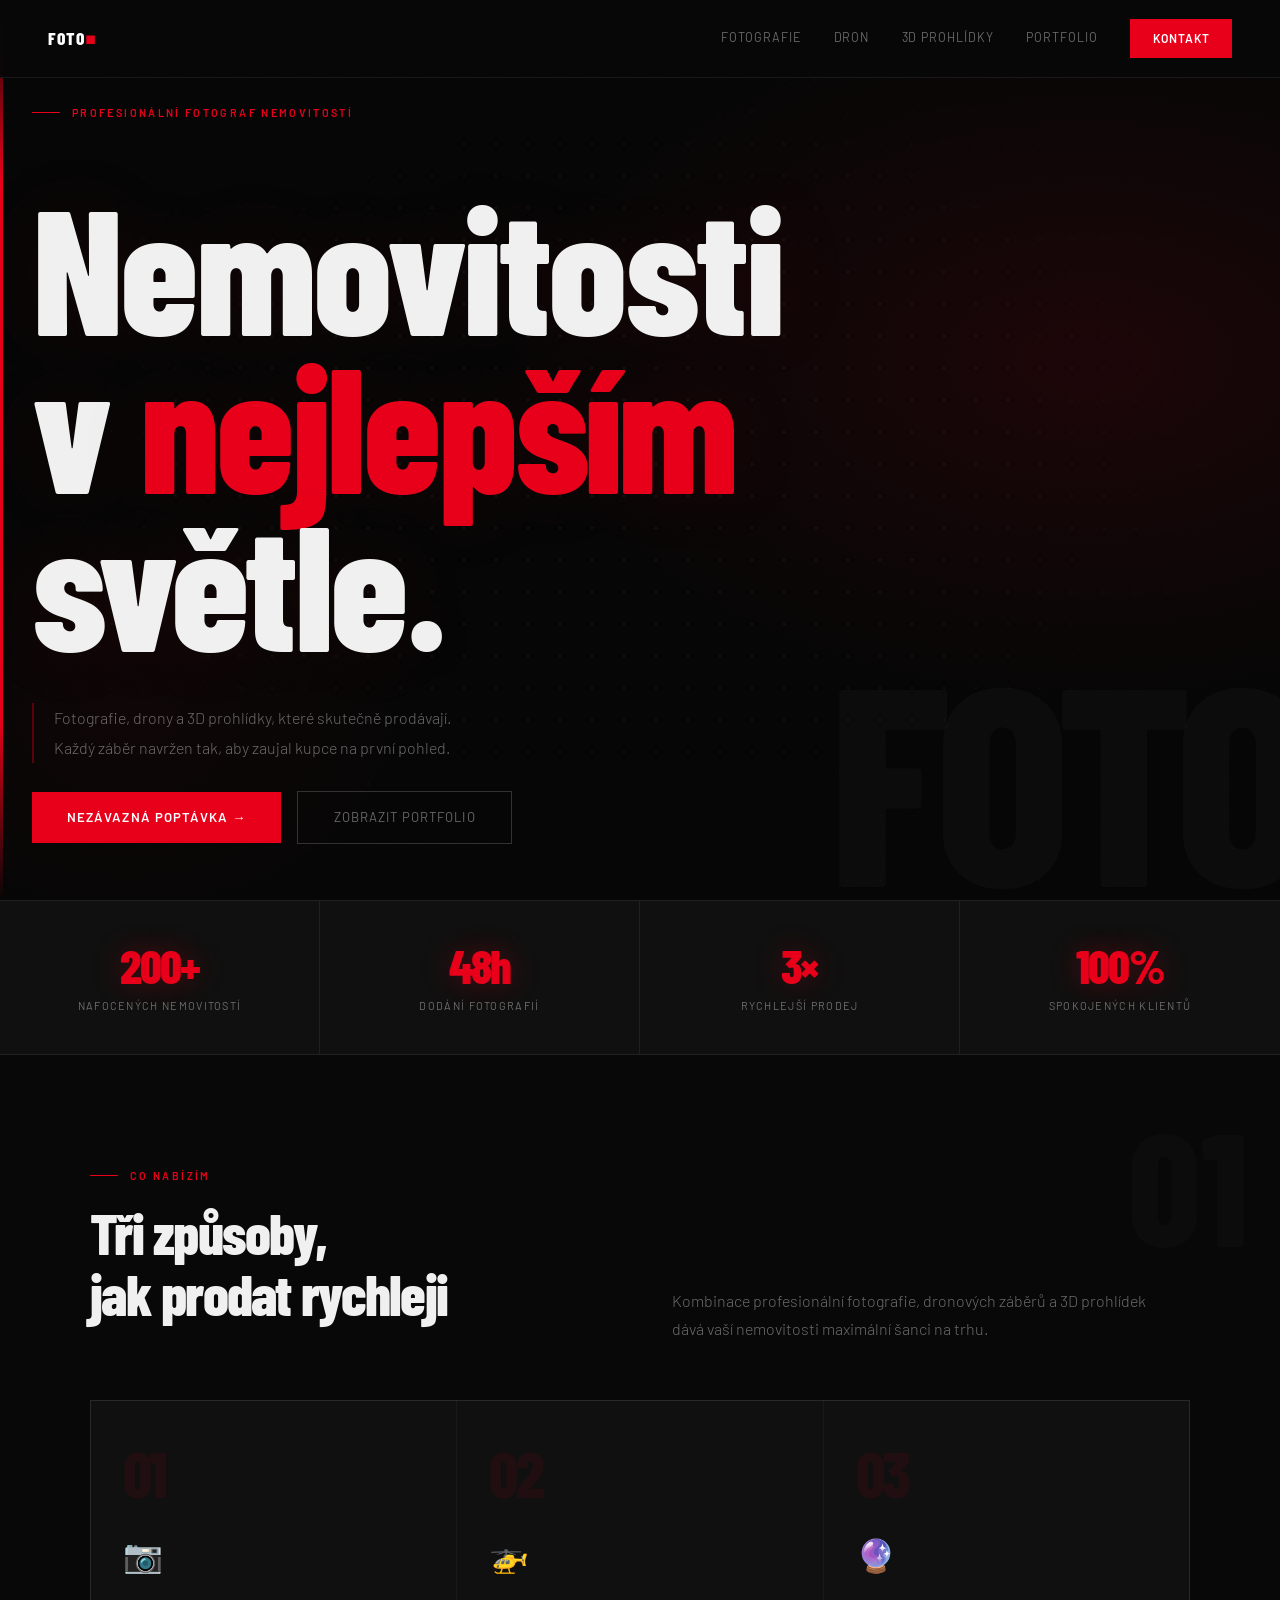
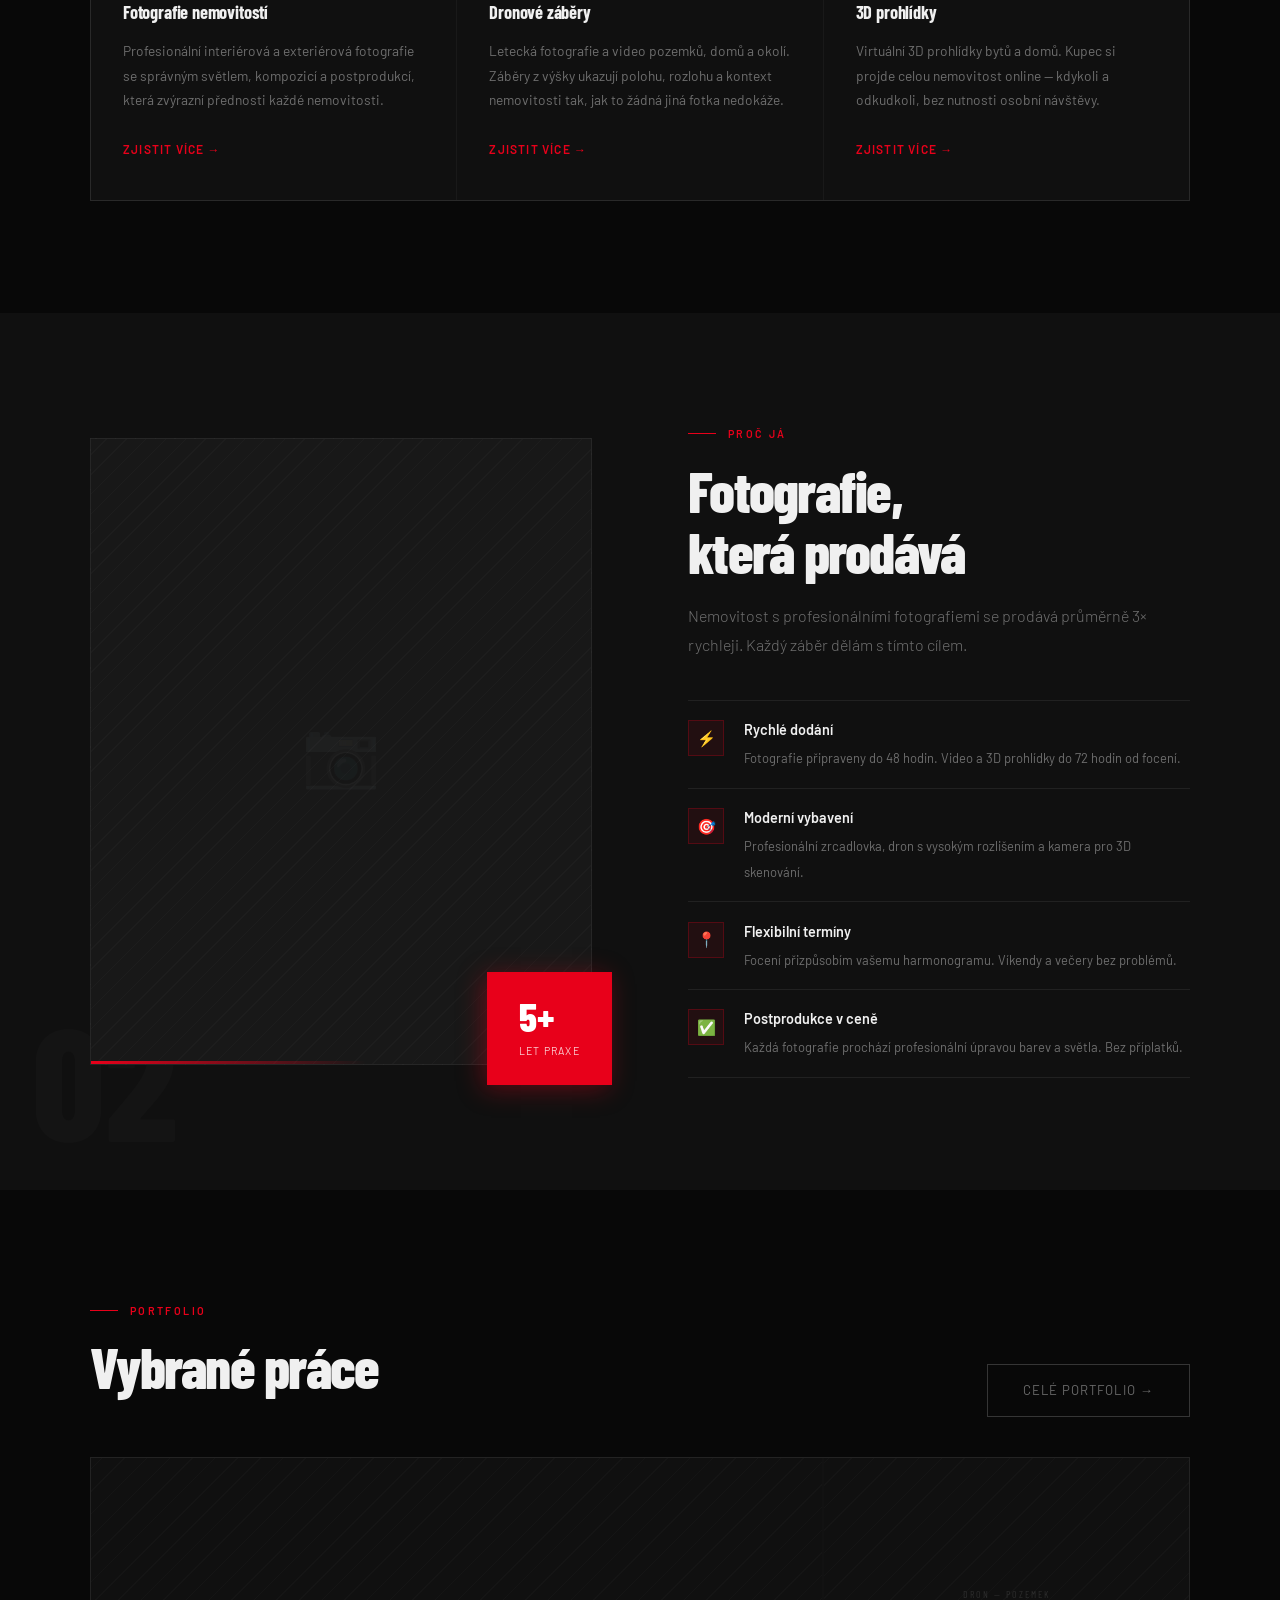
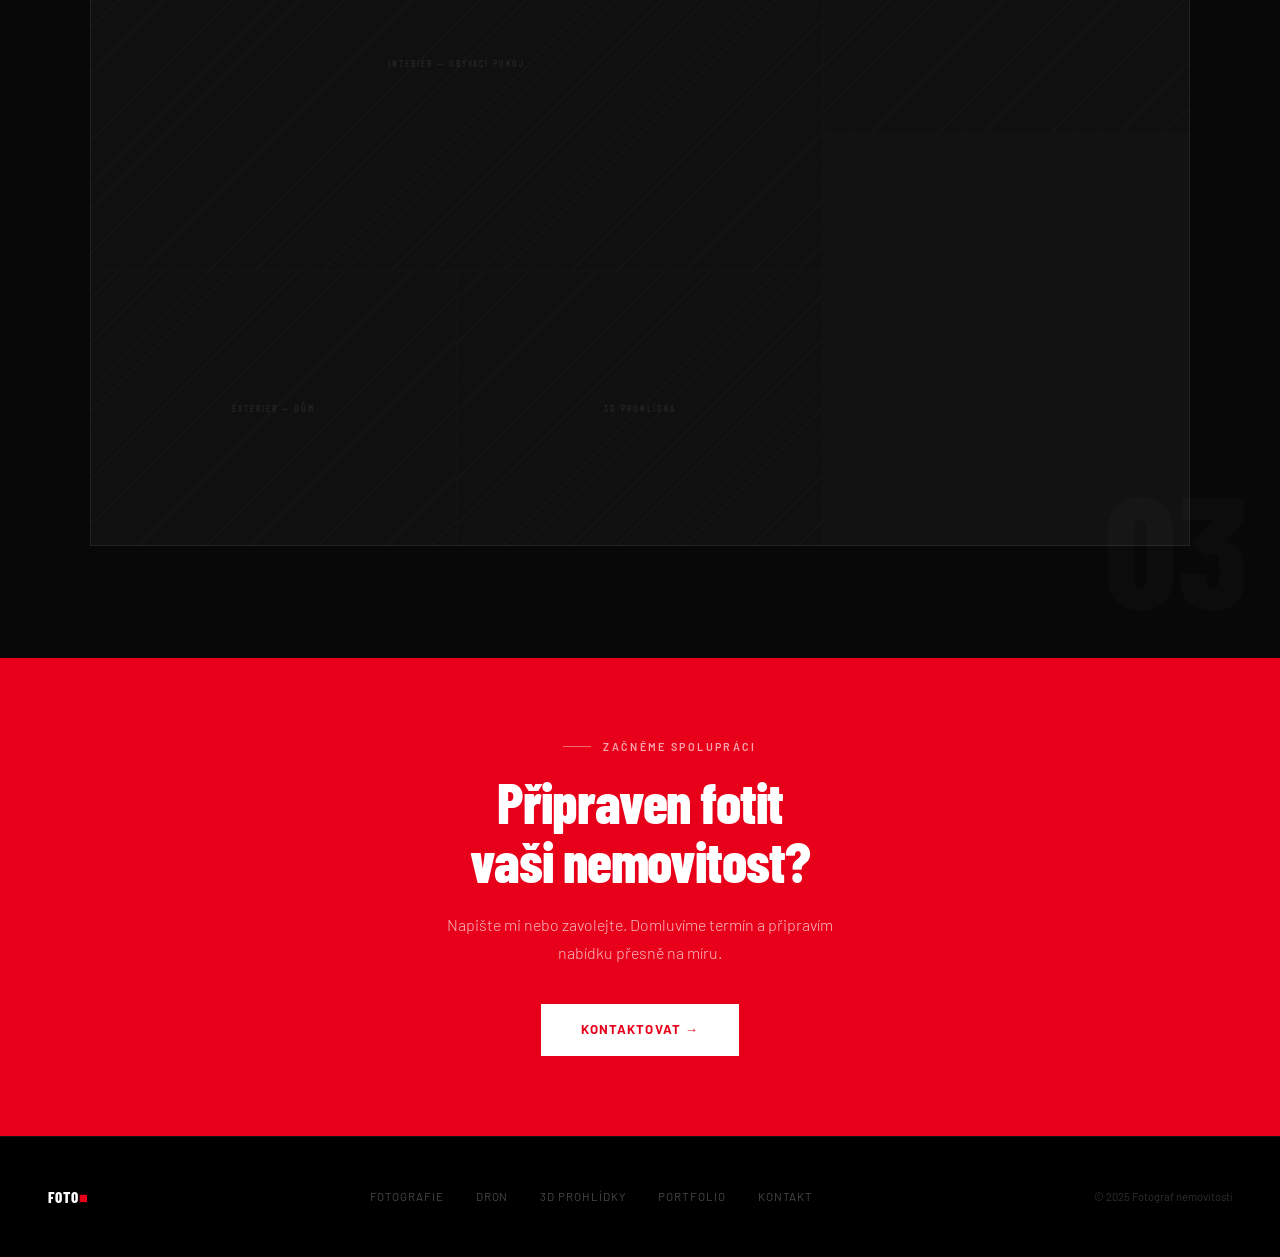
==== commit fcf2da0a: "Switch font to Barlow Condensed, redesign hero to editorial layout Replaced all Syne/Inter font refe" ====
--- a/index.html
+++ b/index.html
@@ -4,14 +4,14 @@
   <meta charset="UTF-8"/>
   <meta name="viewport" content="width=device-width, initial-scale=1.0"/>
   <title>Fotograf nemovitostí — Fotografie, Dron, 3D prohlídky</title>
-  <link href="https://fonts.googleapis.com/css2?family=Syne:wght@400;600;700;800&family=Inter:wght@300;400;500;600&display=swap" rel="stylesheet"/>
+  <link href="https://fonts.googleapis.com/css2?family=Barlow+Condensed:wght@600;700;800&family=Barlow:ital,wght@0,300;0,400;0,500;1,300&display=swap" rel="stylesheet"/>
   <link rel="stylesheet" href="style.css"/>
   <style>
     /* ── HERO ── */
     .hero {
       min-height: 100vh;
-      display: flex; flex-direction: column; justify-content: center;
-      padding: 8rem 3rem 5rem;
+      display: flex; flex-direction: column;
+      padding: 0;
       position: relative; overflow: hidden;
       background: #060606;
     }
@@ -33,7 +33,7 @@
     }
     .hero-watermark {
       position: absolute; right: -1rem; bottom: -1rem; z-index: 0;
-      font-family: 'Syne', sans-serif;
+      font-family: 'Barlow Condensed', sans-serif;
       font-size: clamp(8rem, 22vw, 18rem);
       font-weight: 800; line-height: 1;
       color: rgba(255,255,255,0.025);
@@ -45,7 +45,12 @@
       width: 3px; background: linear-gradient(to bottom, transparent, var(--red) 20%, var(--red) 80%, transparent);
       z-index: 1;
     }
-    .hero-inner { position: relative; z-index: 2; max-width: 880px; }
+    .hero-inner {
+      flex: 1;
+      display: flex; flex-direction: column; justify-content: space-between;
+      padding: 6.5rem 2rem 3.5rem;
+      position: relative; z-index: 2;
+    }
     .hero-label {
       font-size: 0.67rem; font-weight: 600; letter-spacing: 0.22em;
       text-transform: uppercase; color: var(--red);
@@ -57,16 +62,16 @@
       width: 28px; height: 1px; background: var(--red);
     }
     .hero h1 {
-      font-family: 'Syne', sans-serif;
-      font-size: clamp(3.5rem, 12vw, 9rem);
-      font-weight: 800; line-height: 0.93;
-      letter-spacing: -0.04em; margin-bottom: 2rem;
+      font-family: 'Barlow Condensed', sans-serif;
+      font-size: clamp(4rem, 14vw, 11rem);
+      font-weight: 800; line-height: 0.9;
+      letter-spacing: -0.02em; margin: 0;
       text-shadow: 0 0 80px rgba(232,0,26,0.08);
     }
     .hero h1 .accent { color: var(--red); }
     .hero-sub {
-      font-size: 1.05rem; color: var(--muted); font-weight: 300;
-      max-width: 480px; line-height: 1.85; margin-bottom: 3rem;
+      font-size: 1rem; color: var(--muted); font-weight: 300;
+      max-width: 460px; line-height: 1.85; margin-bottom: 1.75rem;
       border-left: 2px solid rgba(232,0,26,0.35);
       padding-left: 1.25rem;
     }
@@ -74,8 +79,7 @@
     .hero-inner > * { animation: fadeUp 0.6s ease both; }
     .hero-inner > *:nth-child(1) { animation-delay: 0.05s; }
     .hero-inner > *:nth-child(2) { animation-delay: 0.18s; }
-    .hero-inner > *:nth-child(3) { animation-delay: 0.32s; }
-    .hero-inner > *:nth-child(4) { animation-delay: 0.46s; }
+    .hero-inner > *:nth-child(3) { animation-delay: 0.34s; }
 
     /* ── STATS ── */
     .stats {
@@ -93,7 +97,7 @@
     .stat-item:hover { background: var(--surface2); }
     .stat-item:last-child { border-right: none; }
     .stat-num {
-      font-family: 'Syne', sans-serif;
+      font-family: 'Barlow Condensed', sans-serif;
       font-size: 3rem; font-weight: 800;
       color: var(--red); display: block; letter-spacing: -0.04em;
       line-height: 1;
@@ -113,7 +117,7 @@
     .services::before {
       content: '01';
       position: absolute; right: 2rem; top: 3rem;
-      font-family: 'Syne', sans-serif; font-size: 10rem; font-weight: 800;
+      font-family: 'Barlow Condensed', sans-serif; font-size: 10rem; font-weight: 800;
       color: rgba(255,255,255,0.02); line-height: 1;
       pointer-events: none; user-select: none;
     }
@@ -149,7 +153,7 @@
     .service-card:hover::before { opacity: 1; }
     .service-card:hover::after { transform: scaleX(1); }
     .service-num {
-      font-family: 'Syne', sans-serif; font-size: 4rem; font-weight: 800;
+      font-family: 'Barlow Condensed', sans-serif; font-size: 4rem; font-weight: 800;
       color: rgba(232,0,26,0.08); line-height: 1; margin-bottom: 1.5rem;
       display: block; letter-spacing: -0.04em;
       transition: color 0.3s;
@@ -157,7 +161,7 @@
     .service-card:hover .service-num { color: rgba(232,0,26,0.15); }
     .service-icon { font-size: 2rem; display: block; margin-bottom: 1.1rem; }
     .service-title {
-      font-family: 'Syne', sans-serif;
+      font-family: 'Barlow Condensed', sans-serif;
       font-size: 1.15rem; font-weight: 700; margin-bottom: 0.75rem;
       letter-spacing: -0.01em;
     }
@@ -179,7 +183,7 @@
     .why::before {
       content: '02';
       position: absolute; left: 2rem; bottom: 2rem;
-      font-family: 'Syne', sans-serif; font-size: 10rem; font-weight: 800;
+      font-family: 'Barlow Condensed', sans-serif; font-size: 10rem; font-weight: 800;
       color: rgba(255,255,255,0.02); line-height: 1;
       pointer-events: none; user-select: none;
     }
@@ -200,7 +204,7 @@
           transparent 1px, transparent 14px);
     }
     .why-img-ph {
-      font-family: 'Syne', sans-serif; font-size: 4rem;
+      font-family: 'Barlow Condensed', sans-serif; font-size: 4rem;
       color: rgba(255,255,255,0.04); position: relative; z-index: 1;
     }
     .why-img::after {
@@ -215,7 +219,7 @@
       box-shadow: -4px 4px 24px rgba(232,0,26,0.35);
     }
     .why-badge strong {
-      display: block; font-family: 'Syne', sans-serif;
+      display: block; font-family: 'Barlow Condensed', sans-serif;
       font-size: 2.5rem; font-weight: 800; color: white; line-height: 1;
     }
     .why-badge span {
@@ -247,7 +251,7 @@
     .portfolio-preview::before {
       content: '03';
       position: absolute; right: 2rem; bottom: 2rem;
-      font-family: 'Syne', sans-serif; font-size: 10rem; font-weight: 800;
+      font-family: 'Barlow Condensed', sans-serif; font-size: 10rem; font-weight: 800;
       color: rgba(255,255,255,0.02); line-height: 1;
       pointer-events: none; user-select: none;
     }
@@ -275,7 +279,7 @@
     }
     .pp-item:first-child { grid-column: span 2; aspect-ratio: 16/9; }
     .pp-ph {
-      font-family: 'Syne', sans-serif; font-size: 0.62rem;
+      font-family: 'Barlow Condensed', sans-serif; font-size: 0.62rem;
       letter-spacing: 0.2em; text-transform: uppercase;
       color: rgba(255,255,255,0.12);
     }
@@ -287,7 +291,7 @@
     }
     .pp-item:hover .pp-overlay { opacity: 1; }
     .pp-label {
-      font-family: 'Syne', sans-serif; font-size: 0.72rem;
+      font-family: 'Barlow Condensed', sans-serif; font-size: 0.72rem;
       letter-spacing: 0.1em; text-transform: uppercase;
       color: white; font-weight: 600;
       transform: translateY(6px); transition: transform 0.35s;
@@ -295,7 +299,7 @@
     .pp-item:hover .pp-label { transform: translateY(0); }
 
     @media (max-width: 1024px) and (min-width: 641px) {
-      .hero { padding: 0 2rem 5rem; }
+      .hero-inner { padding: 6rem 2rem 3rem; }
       .services-intro { grid-template-columns: 1fr; gap: 1.5rem; }
       .services-grid { grid-template-columns: repeat(3, 1fr); }
       .why-grid { grid-template-columns: 1fr 1fr; gap: 3rem; }
@@ -303,7 +307,8 @@
       .pp-item:first-child { grid-column: span 2; }
     }
     @media (max-width: 640px) {
-      .hero { padding: 7rem 1.25rem 3.5rem; }
+      .hero-inner { padding: 6rem 1.25rem 2.5rem; }
+      .hero h1 { font-size: clamp(3.5rem, 16vw, 6rem); }
       .hero-watermark { font-size: 5rem; }
       .stats { grid-template-columns: repeat(2, 1fr); }
       .stat-item { border-right: none; border-bottom: 1px solid var(--border); }
@@ -338,10 +343,12 @@
     <div class="hero-inner">
       <div class="hero-label">Profesionální fotograf nemovitostí</div>
       <h1>Nemovitosti<br>v <span class="accent">nejlepším</span><br>světle.</h1>
-      <p class="hero-sub">Fotografie, drony a 3D prohlídky, které skutečně prodávají. Každý záběr navržen tak, aby zaujal kupce na první pohled.</p>
-      <div class="hero-actions">
-        <a href="kontakt.html" class="btn-red">Nezávazná poptávka →</a>
-        <a href="portfolio.html" class="btn-outline">Zobrazit portfolio</a>
+      <div class="hero-bottom">
+        <p class="hero-sub">Fotografie, drony a 3D prohlídky, které skutečně prodávají. Každý záběr navržen tak, aby zaujal kupce na první pohled.</p>
+        <div class="hero-actions">
+          <a href="kontakt.html" class="btn-red">Nezávazná poptávka →</a>
+          <a href="portfolio.html" class="btn-outline">Zobrazit portfolio</a>
+        </div>
       </div>
     </div>
   </section>
--- a/style.css
+++ b/style.css
@@ -16,7 +16,7 @@
 html { scroll-behavior: smooth; }
 
 body {
-  font-family: 'Inter', sans-serif;
+  font-family: 'Barlow', sans-serif;
   background: var(--bg);
   color: var(--text);
   overflow-x: hidden;
@@ -34,7 +34,7 @@
 }
 
 .nav-logo {
-  font-family: 'Syne', sans-serif;
+  font-family: 'Barlow Condensed', sans-serif;
   font-size: 1.1rem; font-weight: 800;
   color: var(--white); letter-spacing: 0.06em;
   text-decoration: none; text-transform: uppercase;
@@ -69,7 +69,7 @@
   flex-wrap: wrap; gap: 1.5rem;
 }
 .footer-logo {
-  font-family: 'Syne', sans-serif;
+  font-family: 'Barlow Condensed', sans-serif;
   font-size: 0.95rem; font-weight: 800;
   color: white; letter-spacing: 0.06em; text-transform: uppercase;
   text-decoration: none;
@@ -131,7 +131,7 @@
 }
 
 .section-title {
-  font-family: 'Syne', sans-serif;
+  font-family: 'Barlow Condensed', sans-serif;
   font-size: clamp(2.4rem, 5vw, 3.6rem);
   font-weight: 800; line-height: 1.06;
   letter-spacing: -0.03em; margin-bottom: 1.25rem;
@@ -174,7 +174,7 @@
   width: 28px; height: 1px; background: var(--red); flex-shrink: 0;
 }
 .page-hero h1 {
-  font-family: 'Syne', sans-serif;
+  font-family: 'Barlow Condensed', sans-serif;
   font-size: clamp(3.8rem, 9vw, 7rem);
   font-weight: 800; line-height: 0.96;
   letter-spacing: -0.04em; margin-bottom: 1.5rem;
@@ -196,7 +196,7 @@
   padding: 5rem 3rem; text-align: center;
 }
 .cta-strip h2 {
-  font-family: 'Syne', sans-serif;
+  font-family: 'Barlow Condensed', sans-serif;
   font-size: clamp(2rem, 4.5vw, 3.5rem);
   font-weight: 800; color: white;
   line-height: 1.05; margin-bottom: 1.25rem;
